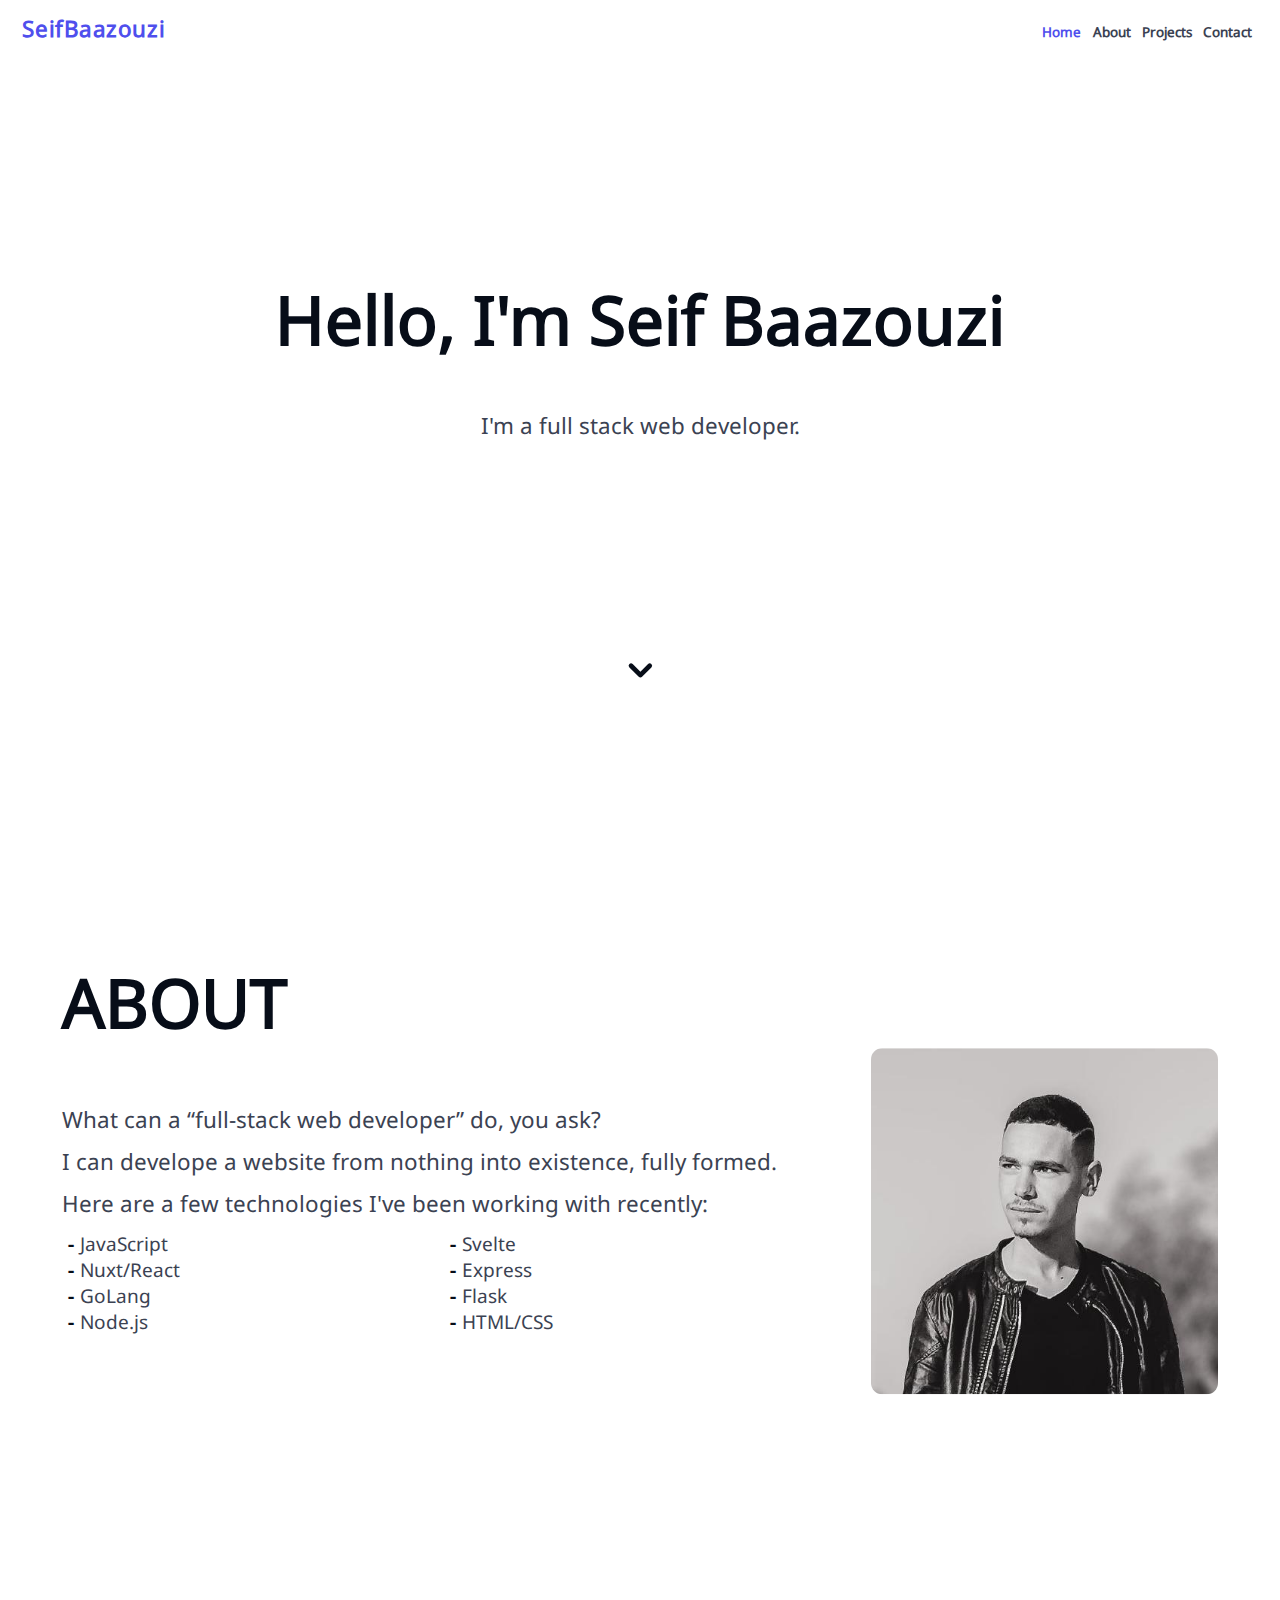
==== index.html @ f98d0e52 "responsive about section" ====
<!DOCTYPE html>
<html lang="en">
<head>
  <meta charset="UTF-8">
  <meta http-equiv="X-UA-Compatible" content="IE=edge">
  <meta name="viewport" content="width=device-width, initial-scale=1.0">
  <link rel="stylesheet" href="/css/style.css">
  <title>Document</title>
  <script src="/js/main.js" defer></script>
</head>
<body>
  <nav id="navbar">
    <a href="#" class="logo">SeifBaazouzi</a>

    <ul id="links">
      <li><a id="home-link" href="#" class="active">Home</a></li>
      <li><a id="about-link" href="#about">About</a></li>
      <li><a id="projects-link" href="#projects">Projects</a></li>
      <li><a id="contact-link" href="#contact">Contact</a></li>
    </ul>

    <div id="burger">
      <div></div>
      <div></div>
      <div></div>
    </div>
  </nav>

  <section id="home">
    <h1>Hello, I'm Seif Baazouzi</h1>
    <p>I'm a full stack web developer.</p>
    <a href="#about">
      <svg viewBox="0 0 24 24"><path d="M12 15a1 1 0 0 1-.707-.293l-4-4a1 1 0 1 1 1.414-1.414L12 12.586l3.293-3.293a1 1 0 0 1 1.414 1.414l-4 4A1 1 0 0 1 12 15z"/></svg>
    </a>
  </section>

  <section id="about">
    <h1>About</h1>
    <div class="content">
      <div>
        <p>What can a “full-stack web developer” do, you ask?</p>
        <p>I can develope a website from nothing into existence, fully formed.</p>
        <p>Here are a few technologies I've been working with recently:</p>
        <div class="technologies">
          <ul>
            <li>JavaScript</li>
            <li>Nuxt/React</li>
            <li>GoLang</li>
            <li>Node.js</li>
          </ul>
          <ul>
            <li>Svelte</li>
            <li>Express</li>
            <li>Flask</li>
            <li>HTML/CSS</li>
          </ul>
        </div>
      </div>
      <img src="/img/my-image.jpg" alt="Seif Baazouzi">
    </div>
  </section>
</body>
</html>
---- css/style.css ----
/* global styles */

@font-face {
  font-family: "NotoSans";
  src: url("/fonts/NotoSans.ttf");
}

*, *::before, *::after {
  margin: 0;
  padding: 0;
  box-sizing: border-box;
}

html {
  scroll-behavior: smooth;
}

body {
  --white: #fff;
  --black: #070d18;
  --blue: #4f4fed;
  --dark-blue: #3b4252;
  --light-blue: #eceff4;

  color: var(--black);
  background-color: var(--white);
  font-family: "NotoSans";
  overflow-x: hidden;
  overflow-y: auto;
}

input, button, select {
  border: none;
  outline: none;
}

a {
  cursor: pointer;
  text-decoration: none;
}

button {
  border-radius: .25em;
  padding: .25em 1.25em;
}

section {
  width: 100%;
  min-height: calc(100vh - 2.5rem);
  padding: 1rem;
}

/* font sizes */

@media screen and (min-width: 480px) {
  html { font-size: 1.1rem }
}

@media screen and (min-width: 768px) {
  html { font-size: 1.2rem }
}

@media screen and (min-width: 1024px) {
  html { font-size: 1.3rem }
}

@media screen and (min-width: 1200px) {
  html { font-size: 1.4rem }
}

/* navbar styles */

nav {
  width: 100%;
  height: 2.5rem;
  padding: 0 1rem;
  position: sticky;
  top: 0; left: 0;
  display: flex;
  align-items: center;
  justify-content: space-between;
  background-color: var(--white);
}

nav.active {
  box-shadow: 0 .025rem .025rem rgba(0, 0, 0, .25);
}

nav a {
  transition: color .3s ease-out;
}

nav .logo {
  font-size: 1rem;
  font-weight: bold;
  letter-spacing: .025em;
  color: var(--blue);
}

nav .logo:hover {
  color: var(--dark-blue);
}

nav ul {
  width: 100%;
  display: flex;
  align-items: center;
  justify-content: center;
  position: absolute;
  top: -10rem; left: 0;
  transition: top .3s ease-out;
  background-color: var(--white);
}

nav ul.open {
  top: 2.5rem;
}

nav ul li {
  list-style: none;
}

nav ul li a {
  font-size: .6rem;
  padding: .25rem;
  font-weight: bold;
  color: var(--dark-blue);
}

nav ul li a.active {
  color: var(--blue);
}

#burger {
  width: 1rem;
  cursor: pointer;
}

#burger div {
  width: 100%;
  height: .125rem;
  margin: .1rem 0;
  background-color: var(--black);
  transition: .3s;
}

#burger div:nth-child(1) {
  width: 60%;
  margin-left: auto;
}

#burger div:nth-child(2) {
  width: 80%;
  margin-left: auto;
}

#burger.open div:nth-child(1) {
  width: 100%;
  transform: rotate(45deg) translate(.25rem, .125rem);
}

#burger.open div:nth-child(2) {
  opacity: 0;
}

#burger.open div:nth-child(3) {
  transform: rotate(-45deg) translate(.25rem, -.125rem);
}

@media screen and (min-width: 520px) {
  nav ul {
    width: fit-content;
    position: relative;
    top: 0;
    background: none;
  }

  #burger {
    display: none;
  }
}

/* Home section */

#home {
  display: flex;
  align-items: center;
  justify-content: center;
  flex-direction: column;
}

#home h1 {
  font-size: 3rem;
  text-align: center;
  margin: 2rem 0;
}

#home p {
  font-size: 1rem;
  color: var(--dark-blue);
}

#home svg {
  width: 4.5rem;
  padding: 1rem;
  margin-top: 8rem;
  fill: var(--black);
  position: relative;
  animation: arrow-anim 2s ease-out infinite;
}

@keyframes arrow-anim {
  0% {
    opacity: 1;
    top: 0;
  }

  60% {
    opacity: .25;
    top: 1rem;
  }
}

/* about section */

#about {
  padding-top: 2.5rem;
}

#about h1 {
  font-size: 3rem;
  margin-bottom: 2rem;
  text-transform: uppercase;
}

#about p {
  font-size: 1rem;
  color: var(--dark-blue);
  margin: .5rem 0;
}

#about .technologies {
  display: flex;
  align-items: center;
  justify-content: center;
}

#about .technologies ul {
  width: 100%;
}

#about .technologies li {
  list-style: none;
  font-size: .85rem;
  color: var(--dark-blue);
}

#about .technologies li::before {
  content: "-";
  color: var(--black);
  font-weight: bold;
  padding: .25rem;
}

#about img {
  width: 100%;
  margin: 1rem 0;
  border-radius: .5rem;
  aspect-ratio: 1/ 1;
  object-fit: cover;
}


@media screen and (min-width: 768px) {
  #about {
    max-width: 1200px;
    margin: 0 auto;
  }

  #about .content {
    display: flex;
    align-items: flex-start;
  }

  #about .content > div {
    width: 100%;
  }

  #about .content img {
    width: 30%;
    margin: 0;
    margin-left: 2rem;
    transform: translateY(-2rem);
  }
}
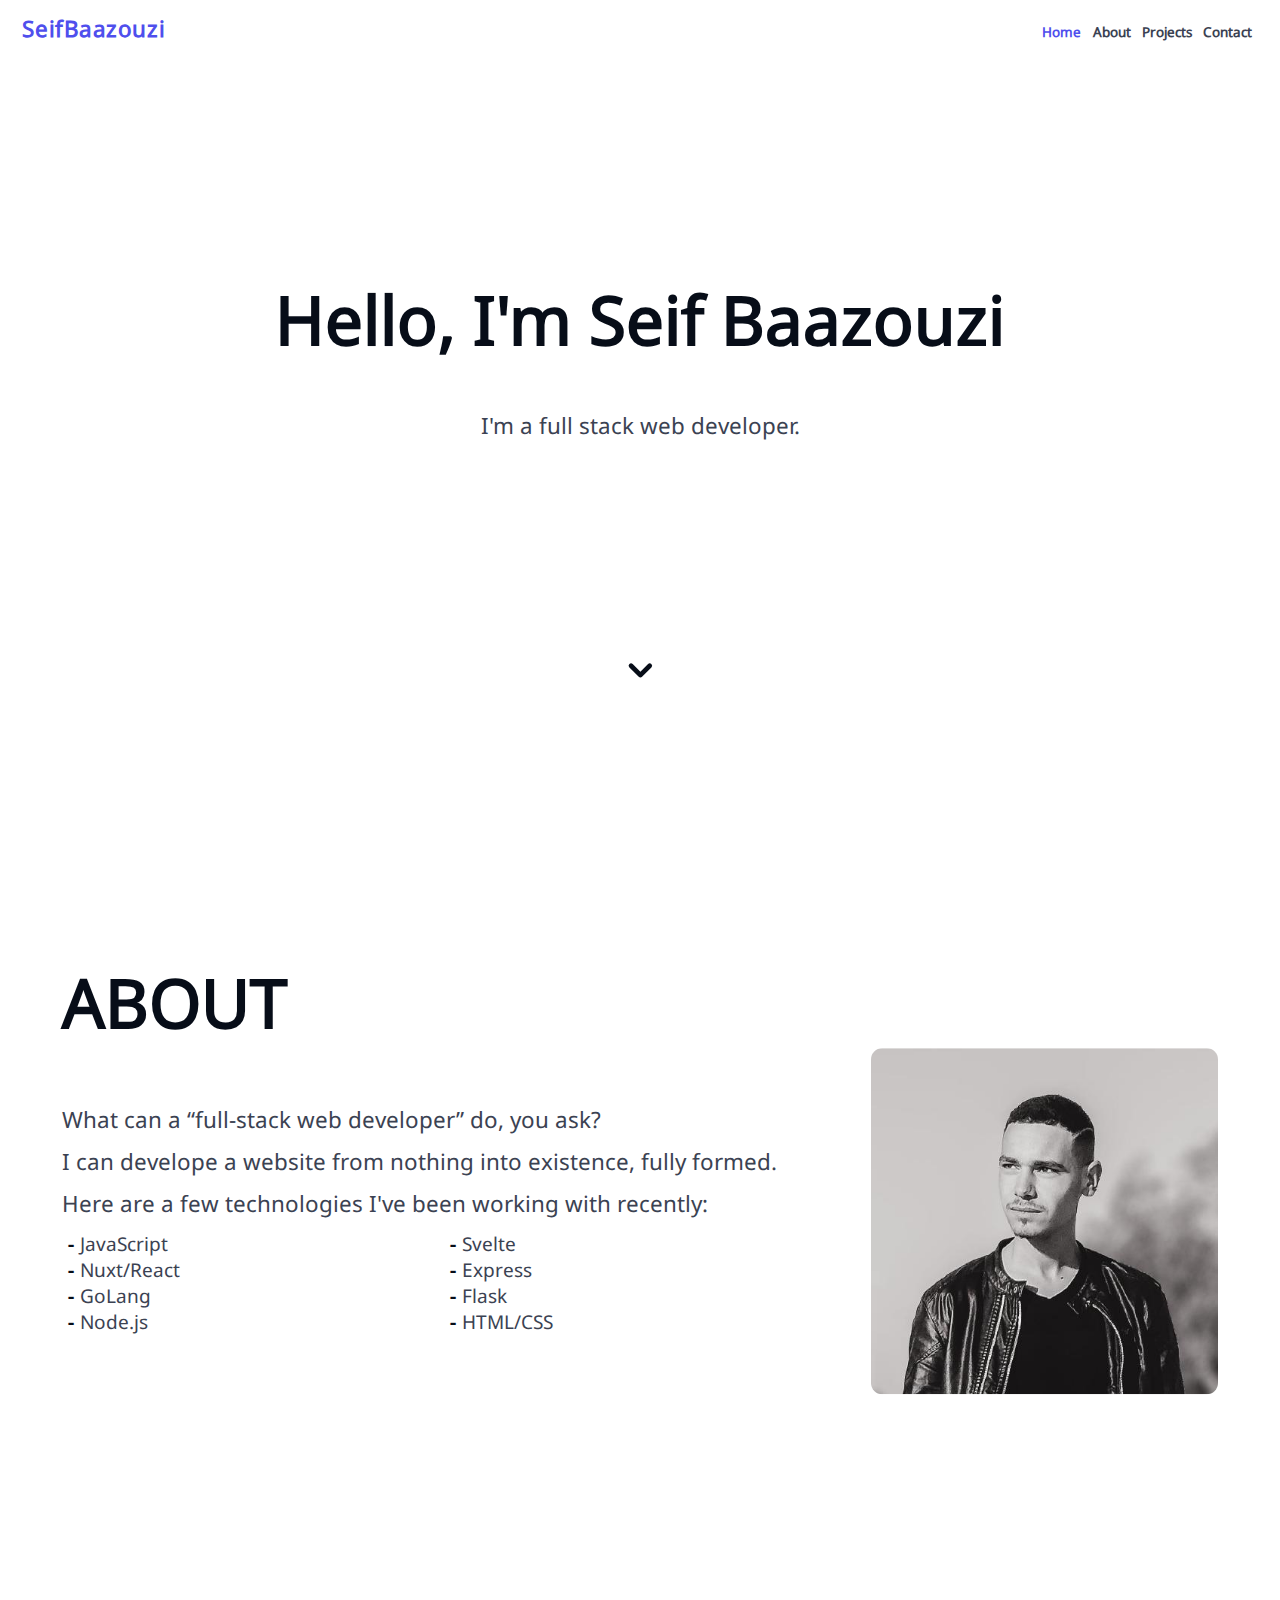
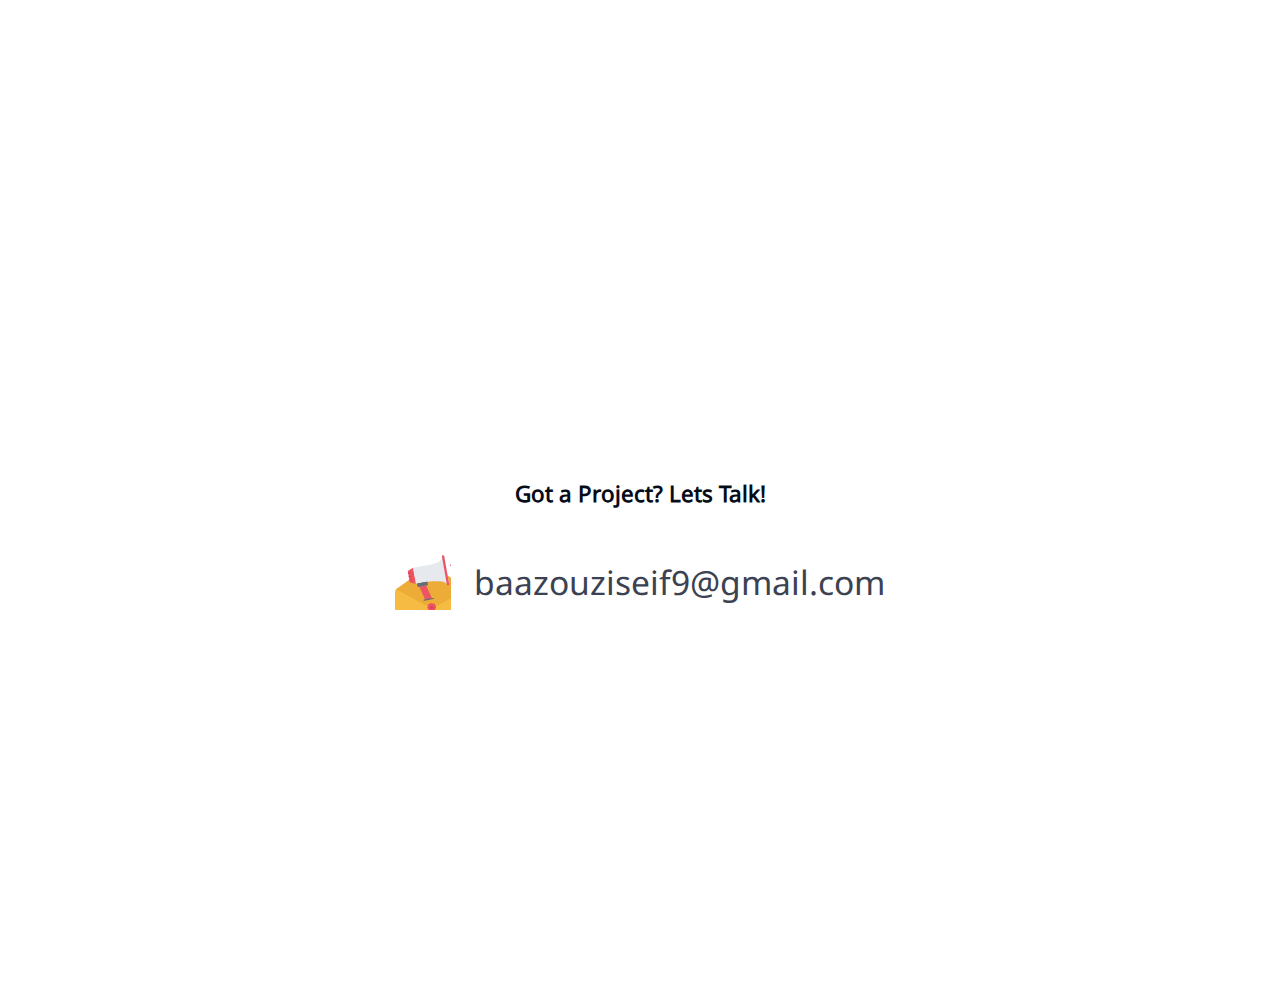
==== commit db3f99e9: "add contact section" ====
--- a/index.html
+++ b/index.html
@@ -59,5 +59,17 @@
       <img src="/img/my-image.jpg" alt="Seif Baazouzi">
     </div>
   </section>
+
+  <section id="contact">
+    <h1>Got a Project? Lets Talk!</h1>
+    <a href="mailto:baazouziseif9@gmail.com" class="email">
+      <svg viewbox="0 0 48 48">
+        <use href="#mail" />
+      </svg>
+      baazouziseif9@gmail.com
+    </a>
+  </section>
+
+  <svg style="display: none"><symbol id="mail"><path fill="#F6BB42" d="M63 59.75c0 2.2-1.8 4-4 4H4c-2.2 0-4-1.8-4-4V32.748c0-.949.336-1.824.895-2.512 0 0 4.858-1.488 6.108-1.488h48.994c1.25 0 6.108 1.488 6.108 1.488.559.688.895 1.563.895 2.512V59.75z"/><path fill="#EDAB37" d="M36.651 12.504v1.176H24.527C15.679 19.766 1.411 29.623.905 30.244L28.509 45.25h6.031l27.55-15c-.54-.666-16.833-11.856-25.439-17.746z"/><path fill="#FFCE54" d="M62.09 62.255 34.486 47.25h-6.031L.905 62.249c.736.907 1.843 1.501 3.095 1.501h55c1.249 0 2.354-.592 3.09-1.495z"/><circle fill="#ED5565" cx="31.484" cy="45.75" r="3.5"/><circle fill="#DA4453" cx="31.484" cy="45.75" r="1.5"/><path fill="#DA4453" d="M31.975 42.3c-.161-.023-.321-.05-.489-.05s-.329.026-.491.05c.026.252.231.45.49.45s.463-.198.49-.45zM31.485 49.251c.168 0 .328-.026.489-.05-.026-.252-.231-.45-.49-.45s-.464.198-.49.45c.162.024.323.05.491.05zM29.391 42.964c-.13.098-.263.191-.382.311-.118.119-.213.252-.312.383.196.16.481.154.665-.028s.188-.469.029-.666zM33.96 48.226c.119-.119.213-.25.311-.381a.494.494 0 0 0-.664.027.496.496 0 0 0-.029.666c.131-.099.263-.193.382-.312zM28.033 45.261c-.022.161-.051.321-.05.49 0 .167.027.328.05.49a.493.493 0 0 0 .45-.49.494.494 0 0 0-.45-.49zM34.985 45.751c-.001-.169-.027-.328-.051-.49a.492.492 0 0 0 0 .98c.024-.162.05-.322.051-.49zM28.697 47.845c.099.131.191.264.312.382.118.118.251.213.382.312a.495.495 0 0 0-.028-.665.497.497 0 0 0-.666-.029zM33.96 43.275c-.12-.118-.252-.212-.383-.311a.497.497 0 0 0 .029.664.492.492 0 0 0 .664.029c-.097-.131-.192-.261-.31-.382z"/><path fill="#ED5565" d="M50.261 14.134a.5.5 0 0 1-.086-.992l10.832-1.91a.5.5 0 0 1 .174.984l-10.832 1.91a.533.533 0 0 1-.088.008zM47.793 10.261a.498.498 0 0 1-.409-.786L53.693.463a.5.5 0 1 1 .818.574l-6.309 9.01a.496.496 0 0 1-.409.214zM58.277 24.928a.5.5 0 0 1-.287-.09l-9.01-6.311a.5.5 0 0 1 .574-.818l9.01 6.309a.5.5 0 0 1-.287.91z"/><path fill="#EDAB37" d="M36.984 59.249h-11a.5.5 0 0 1 0-1h11a.5.5 0 0 1 0 1z"/><g><path fill="#EDAB37" d="M40.984 57.249h-19a.5.5 0 0 1 0-1h19a.5.5 0 0 1 0 1z"/></g><g><path fill="#ED5565" d="m31.863 38.3-5.904 1.043-5.085-11.281 5.862-1.035zM15.162 24.946l-2.5-.519-1.74-9.85 4.578-2.83 2.432 13.779z"/><path fill="#E6E9ED" d="m43.78 10.907-1.575-8.956-1.971.35c1.052 5.913-14.883 7.706-14.883 7.706l-8.859 1.57-.992.17 2.432 13.779 9.85-1.729S43.707 22 44.409 25.94l1.969-.35-2.598-14.683z"/><path fill="#ED5565" d="M46.465 26.084a.502.502 0 0 1-.406.579l-.984.176a.501.501 0 0 1-.579-.406l-4.35-24.624a.504.504 0 0 1 .406-.58l.985-.174a.5.5 0 0 1 .58.404l4.348 24.625z"/><path fill="#DA4453" d="m13.16 15.708-1.977.344.173.986 1.975-.346a.497.497 0 0 0 .406-.576.493.493 0 0 0-.577-.408zM13.682 18.665l-1.977.346.173.984 1.975-.346a.498.498 0 0 0 .407-.576.495.495 0 0 0-.578-.408zM14.203 21.622l-1.977.345.174.987 1.975-.347a.5.5 0 0 0-.172-.985z"/><path fill="#656D78" d="M24.969 40.022a.499.499 0 0 1-.089-.99l7.88-1.395a.5.5 0 1 1 .171.984l-7.873 1.393a.383.383 0 0 1-.089.008zM28.215 26.257a.502.502 0 0 1-.406.58l-7.903 1.396a.502.502 0 0 1-.579-.406l-.35-1.979a.501.501 0 0 1 .405-.579l7.905-1.394a.503.503 0 0 1 .58.406l.348 1.976z"/><path fill="#656D78" d="m18.889 25.357 8.89-1.568.088.494-8.891 1.568z"/></g></symbol></svg>
 </body>
 </html>--- a/css/style.css
+++ b/css/style.css
@@ -293,3 +293,32 @@
     transform: translateY(-2rem);
   }
 }
+
+/* contact section */
+
+#contact {
+  display: flex;
+  align-items: center;
+  justify-content: center;
+  flex-direction: column;
+}
+
+#contact h1 {
+  font-size: 1rem;
+}
+
+#contact .email {
+  font-size: 1.5rem;
+  color: var(--dark-blue);
+  margin: 2rem 0;
+
+  display: flex;
+  align-items: center;
+  justify-content: center;
+}
+
+#contact .email svg {
+  width: 2.5rem;
+  height: 2.5rem;
+  margin-right: 1rem;
+}
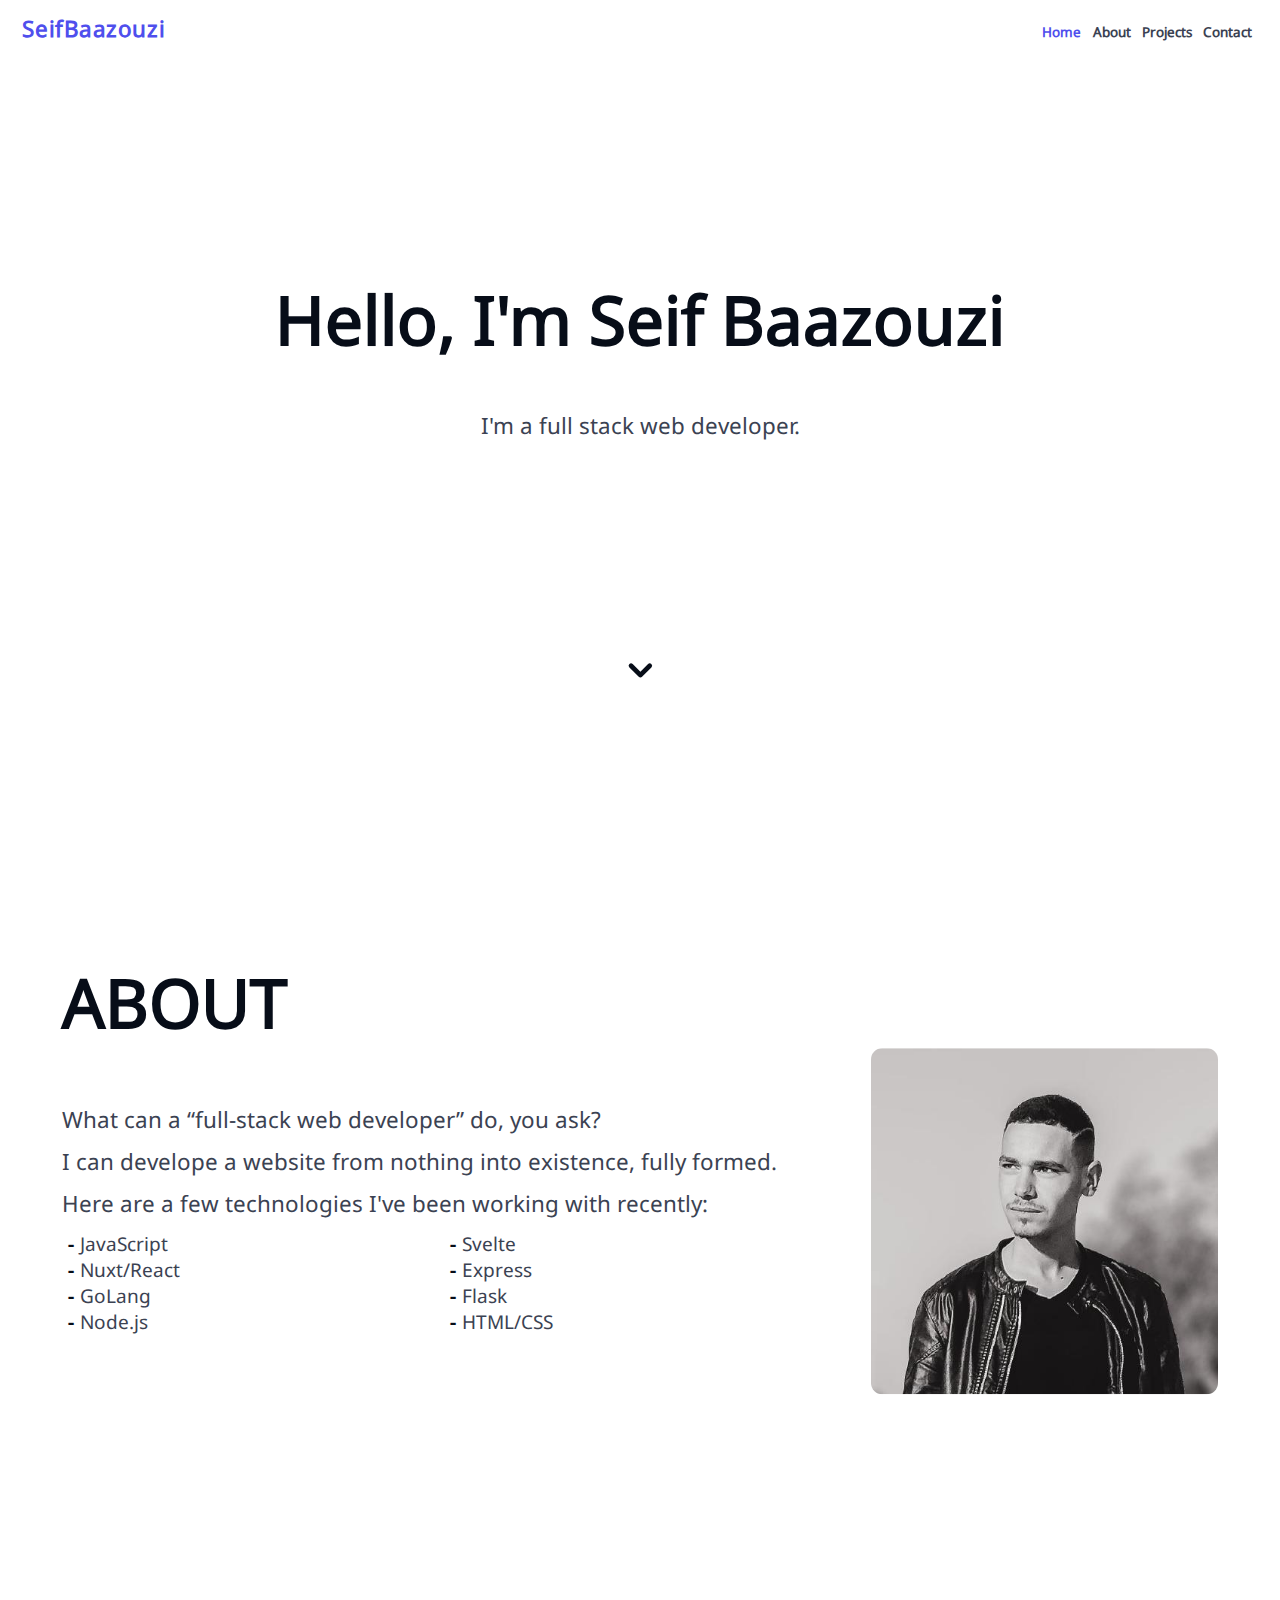
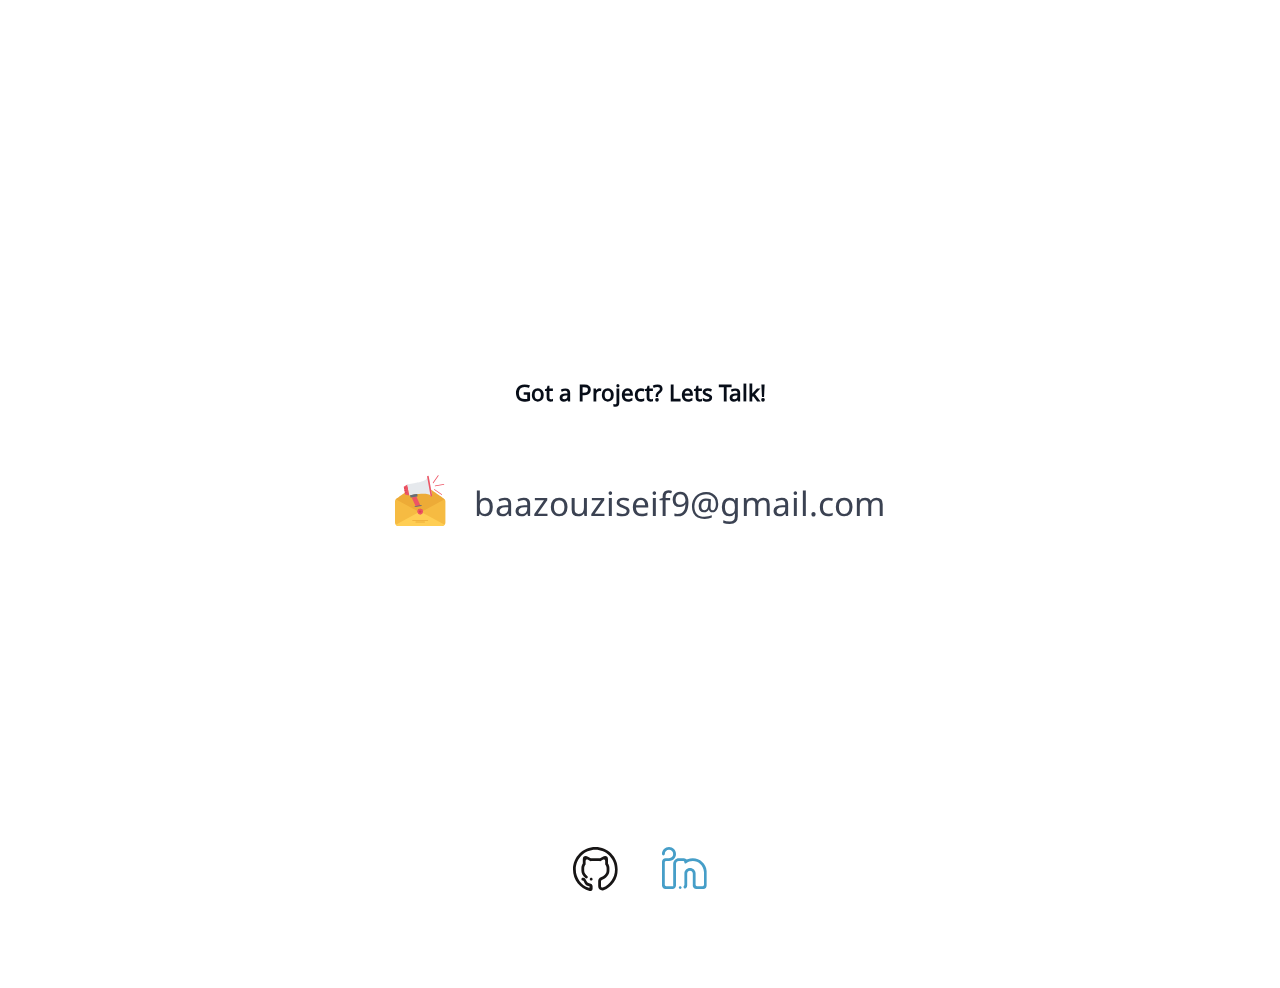
==== commit ae5fe260: "add github and linkedin links" ====
--- a/index.html
+++ b/index.html
@@ -63,13 +63,29 @@
   <section id="contact">
     <h1>Got a Project? Lets Talk!</h1>
     <a href="mailto:baazouziseif9@gmail.com" class="email">
-      <svg viewbox="0 0 48 48">
+      <svg viewbox="0 0 70 70">
         <use href="#mail" />
       </svg>
       baazouziseif9@gmail.com
     </a>
+    <div class="links">
+      <a href="https://github.com/seif-baazouzi/">
+        <svg width="2rem" height="2rem" viewbox="0 0 512 512">
+          <use href="#github" />
+        </svg>
+      </a>
+      <a href="linkedin.com/in/seif-baazouzi-5bb0491a1/">
+        <svg width="2rem" height="2rem" viewbox="0 0 512 512">
+          <use href="#linkedin" />
+        </svg>
+      </a>
+    </div>
   </section>
 
   <svg style="display: none"><symbol id="mail"><path fill="#F6BB42" d="M63 59.75c0 2.2-1.8 4-4 4H4c-2.2 0-4-1.8-4-4V32.748c0-.949.336-1.824.895-2.512 0 0 4.858-1.488 6.108-1.488h48.994c1.25 0 6.108 1.488 6.108 1.488.559.688.895 1.563.895 2.512V59.75z"/><path fill="#EDAB37" d="M36.651 12.504v1.176H24.527C15.679 19.766 1.411 29.623.905 30.244L28.509 45.25h6.031l27.55-15c-.54-.666-16.833-11.856-25.439-17.746z"/><path fill="#FFCE54" d="M62.09 62.255 34.486 47.25h-6.031L.905 62.249c.736.907 1.843 1.501 3.095 1.501h55c1.249 0 2.354-.592 3.09-1.495z"/><circle fill="#ED5565" cx="31.484" cy="45.75" r="3.5"/><circle fill="#DA4453" cx="31.484" cy="45.75" r="1.5"/><path fill="#DA4453" d="M31.975 42.3c-.161-.023-.321-.05-.489-.05s-.329.026-.491.05c.026.252.231.45.49.45s.463-.198.49-.45zM31.485 49.251c.168 0 .328-.026.489-.05-.026-.252-.231-.45-.49-.45s-.464.198-.49.45c.162.024.323.05.491.05zM29.391 42.964c-.13.098-.263.191-.382.311-.118.119-.213.252-.312.383.196.16.481.154.665-.028s.188-.469.029-.666zM33.96 48.226c.119-.119.213-.25.311-.381a.494.494 0 0 0-.664.027.496.496 0 0 0-.029.666c.131-.099.263-.193.382-.312zM28.033 45.261c-.022.161-.051.321-.05.49 0 .167.027.328.05.49a.493.493 0 0 0 .45-.49.494.494 0 0 0-.45-.49zM34.985 45.751c-.001-.169-.027-.328-.051-.49a.492.492 0 0 0 0 .98c.024-.162.05-.322.051-.49zM28.697 47.845c.099.131.191.264.312.382.118.118.251.213.382.312a.495.495 0 0 0-.028-.665.497.497 0 0 0-.666-.029zM33.96 43.275c-.12-.118-.252-.212-.383-.311a.497.497 0 0 0 .029.664.492.492 0 0 0 .664.029c-.097-.131-.192-.261-.31-.382z"/><path fill="#ED5565" d="M50.261 14.134a.5.5 0 0 1-.086-.992l10.832-1.91a.5.5 0 0 1 .174.984l-10.832 1.91a.533.533 0 0 1-.088.008zM47.793 10.261a.498.498 0 0 1-.409-.786L53.693.463a.5.5 0 1 1 .818.574l-6.309 9.01a.496.496 0 0 1-.409.214zM58.277 24.928a.5.5 0 0 1-.287-.09l-9.01-6.311a.5.5 0 0 1 .574-.818l9.01 6.309a.5.5 0 0 1-.287.91z"/><path fill="#EDAB37" d="M36.984 59.249h-11a.5.5 0 0 1 0-1h11a.5.5 0 0 1 0 1z"/><g><path fill="#EDAB37" d="M40.984 57.249h-19a.5.5 0 0 1 0-1h19a.5.5 0 0 1 0 1z"/></g><g><path fill="#ED5565" d="m31.863 38.3-5.904 1.043-5.085-11.281 5.862-1.035zM15.162 24.946l-2.5-.519-1.74-9.85 4.578-2.83 2.432 13.779z"/><path fill="#E6E9ED" d="m43.78 10.907-1.575-8.956-1.971.35c1.052 5.913-14.883 7.706-14.883 7.706l-8.859 1.57-.992.17 2.432 13.779 9.85-1.729S43.707 22 44.409 25.94l1.969-.35-2.598-14.683z"/><path fill="#ED5565" d="M46.465 26.084a.502.502 0 0 1-.406.579l-.984.176a.501.501 0 0 1-.579-.406l-4.35-24.624a.504.504 0 0 1 .406-.58l.985-.174a.5.5 0 0 1 .58.404l4.348 24.625z"/><path fill="#DA4453" d="m13.16 15.708-1.977.344.173.986 1.975-.346a.497.497 0 0 0 .406-.576.493.493 0 0 0-.577-.408zM13.682 18.665l-1.977.346.173.984 1.975-.346a.498.498 0 0 0 .407-.576.495.495 0 0 0-.578-.408zM14.203 21.622l-1.977.345.174.987 1.975-.347a.5.5 0 0 0-.172-.985z"/><path fill="#656D78" d="M24.969 40.022a.499.499 0 0 1-.089-.99l7.88-1.395a.5.5 0 1 1 .171.984l-7.873 1.393a.383.383 0 0 1-.089.008zM28.215 26.257a.502.502 0 0 1-.406.58l-7.903 1.396a.502.502 0 0 1-.579-.406l-.35-1.979a.501.501 0 0 1 .405-.579l7.905-1.394a.503.503 0 0 1 .58.406l.348 1.976z"/><path fill="#656D78" d="m18.889 25.357 8.89-1.568.088.494-8.891 1.568z"/></g></symbol></svg>
+  
+  <svg style="display: none"><symbol id="github"><path fill-rule="evenodd" clip-rule="evenodd" fill="#171515" d="M192 368.004c0-8.844 7.156-16 16-16s16 7.156 16 16-7.156 16-16 16-16-7.156-16-16zM349.328 494.16c-4.266 1.219-8.672 2.094-13.328 2.094-26.516 0-48-21.484-48-48v-58.188c0-20.094 12.898-37.156 30.797-43.438C353.164 335.082 384 306.082 384 272.004V240c0-15.164-6.188-29.285-16-41.367V162.5c0-17.668-14.328-23.719-32-13.496l-24.516 14.176C303.633 161.145 295.703 160 288 160h-64c-7.699 0-15.633 1.145-23.484 3.18L176 149.004c-17.668-10.223-32-4.172-32 13.496v36.133c-9.812 12.082-16 26.203-16 41.367v32.004c0 23.281 14.488 44.188 34.578 58.812l-.02.031c4.172 2.859 6.945 7.688 6.945 13.156 0 8.828-7.176 16-16 16-4.52 0-8.574-1.891-11.48-4.906C115.004 334.629 96 305.035 96 272.004V240c0-18.523 6.012-35.977 16-51.375v-47.633c0-35.336 28.645-47.438 64-26.996l27.461 15.887C210.309 128.719 217.172 128 224 128h64c6.828 0 13.688.719 20.539 1.883L336 113.996c35.359-20.441 64-8.34 64 26.996v47.633c9.984 15.398 16 32.852 16 51.375v32.004c0 47.609-39.25 88.141-85.531 104.359-.055.047-.109.172-.188.188-6.016 2.312-10.281 8.125-10.281 14.953v56.75c0 8.844 7.156 16 16 16 1.336 0 2.562-.375 3.797-.688C421.969 430.41 480 350.066 480 256c0-123.715-100.281-224-224-224C132.285 32 32 132.285 32 256c0 97.41 62.254 180.066 149.121 210.895.445.047.852.234 1.316.234 5.277 0 9.562-4.297 9.562-9.562 0-5.281-4.285-9.562-9.562-9.562-.113 0-.113-.094-.191-.141-53.16-1.422-53.219-63.859-70.246-63.859-8.844 0-16-7.156-16-16s7.156-16 16-16h7.988c32.02 0 27.445 64 72.012 64 17.668 0 32 14.328 32 32v28c0 15.453-12.527 28-28.004 28-1.688 0-3.277-.344-4.887-.656C81.203 474.613 0 374.926 0 256 0 114.617 114.617 0 256 0s256 114.617 256 256c0 108.41-67.492 200.848-162.672 238.16z"/></symbol></svg>
+
+  <svg style="display: none"><symbol id="linkedin"><path fill-rule="evenodd" clip-rule="evenodd" fill="#469EC8" d="M472 480h-79.991c-19.375 0-35.523-13.758-39.211-32.04-.273 0-.523.039-.797.039V303.205c0-17.242-14.328-31.196-31.999-31.196-17.672 0-32 13.954-32 31.196v136.81c0 9.758-3.648 18.547-9.438 25.508-3.18 4.813-8.609 7.985-14.805 7.985-9.812 0-17.758-7.946-17.758-17.759 0-5.188 2.258-9.812 5.828-13.062 2.586-2.852 4.18-6.547 4.18-10.673V301.713c0-34.079 28.648-61.713 63.992-61.713 35.343 0 64.007 27.634 64.007 61.713v107.426c0 1.148-.109 2.141-.18 3.195.055-.016.125-.016.18-.039v19.719c0 8.829 7.156 15.985 16 15.985H464c8.844 0 16-7.156 16-15.985V288.01c0-1.203-.141-2.352-.391-3.478-4.109-69.486-59.592-124.542-127.608-124.542-28.234 0-54.233 9.578-75.358 25.657-.078-.039-.164-.023-.328.102a12.409 12.409 0 0 1-7.812 2.75c-6.914 0-12.492-5.602-12.492-12.508 0-.859-.051-1.305-.141-1.43-.738-8.149-7.52-14.571-15.859-14.571h-48.007c-17.668 0-32.003 14.336-32.003 32.009v240.015c0 1.438.254 2.821.609 4.142a12.3 12.3 0 0 0-.609 3.859c0 22.086-17.902 39.985-40.004 39.985H40.003C17.922 480 0 462.101 0 440.015V167.99c0-22.086 17.922-39.985 40.003-39.985h40.004c26.496 0 47.988-21.493 47.988-48.01 0-26.516-21.492-48.009-47.988-48.009-26.512 0-48.003 21.493-48.003 48.009 0 8.844-7.156 16-16.004 16-8.824 0-16-7.156-16-16C0 35.806 35.824 0 80.007 0c44.187 0 79.992 35.806 79.992 79.995 0 4.055-.395 8-.984 11.899-.129.75-.199 1.523-.344 2.273-.699 3.891-1.648 7.719-2.906 11.391-.051.18-.141.344-.195.523a80.061 80.061 0 0 1-11.66 21.907c-14.586 19.391-37.746 32.001-63.902 32.001H48.003c-8.844 0-16 7.18-16 16v256.023c0 8.829 7.156 15.985 16 15.985h80.8a40.365 40.365 0 0 1-.809-7.984V191.999c0-35.345 28.668-63.994 64.007-63.994h56.007c9.883 0 18.867 3.641 25.836 9.617.086.055.172-.039.266.031a15.859 15.859 0 0 0 10.391 3.844c2.188 0 4.266-.43 6.148-1.227.57-.25.914-.211 1.242-.172 18.578-7.609 38.78-12.094 60.108-12.094 82.938 0 151.124 63.111 159.194 143.911a40.01 40.01 0 0 1 .805 8.094v160.006C512 462.101 494.102 480 472 480zm-263.994-32.001c8.824 0 16 7.172 16 16 0 8.845-7.175 16.001-16 16.001-8.844 0-16.004-7.156-16.004-16.001 0-8.828 7.161-16 16.004-16z"/></symbol></svg>
 </body>
 </html>--- a/css/style.css
+++ b/css/style.css
@@ -301,6 +301,7 @@
   align-items: center;
   justify-content: center;
   flex-direction: column;
+  position: relative;
 }
 
 #contact h1 {
@@ -310,7 +311,7 @@
 #contact .email {
   font-size: 1.5rem;
   color: var(--dark-blue);
-  margin: 2rem 0;
+  margin: 3rem 0 10rem;
 
   display: flex;
   align-items: center;
@@ -322,3 +323,22 @@
   height: 2.5rem;
   margin-right: 1rem;
 }
+
+#contact .links {
+  width: 100%;
+  display: flex;
+  align-items: center;
+  justify-content: center;
+  position: absolute;
+  bottom: 3rem; left: 0;
+}
+
+#contact .links a {
+  padding: 1rem;
+  border-radius: .5rem;
+  transition: background .3s ease-out;
+}
+
+#contact .links a:hover {
+  background-color: var(--light-blue);
+}
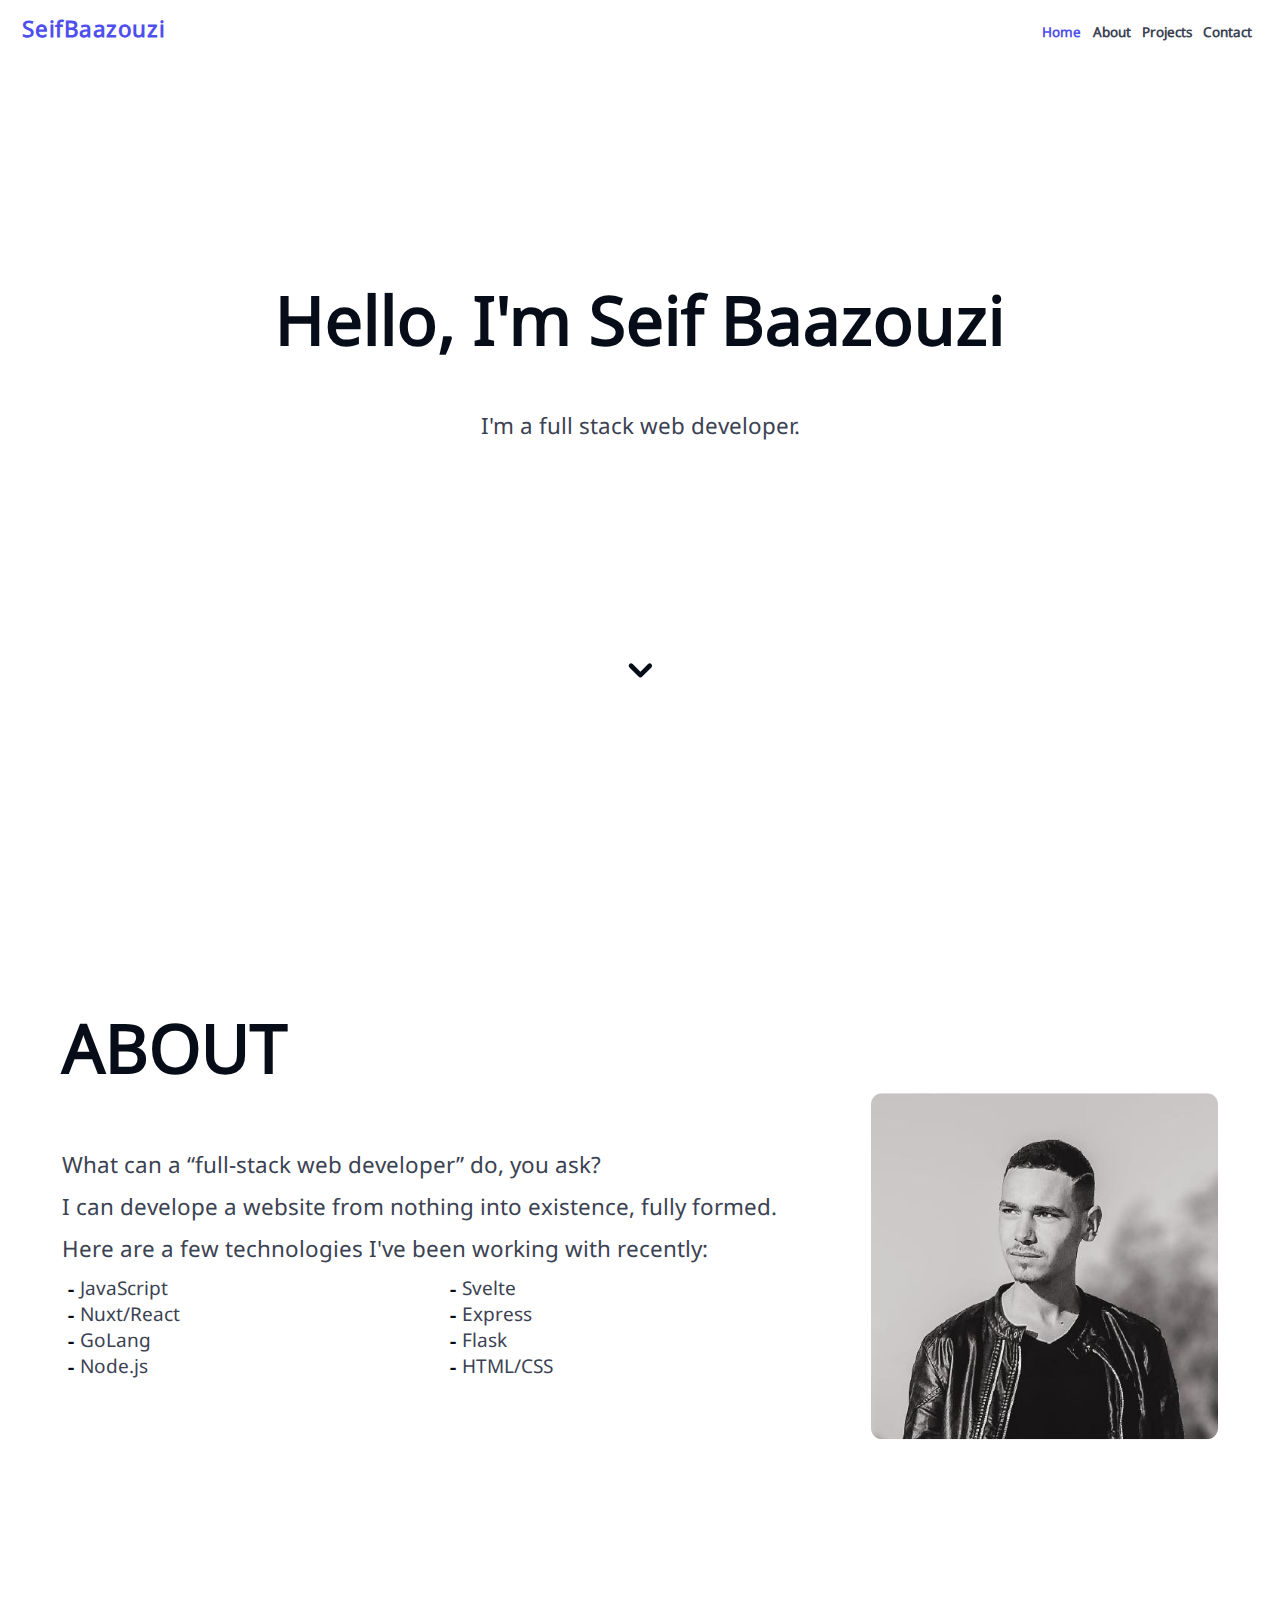
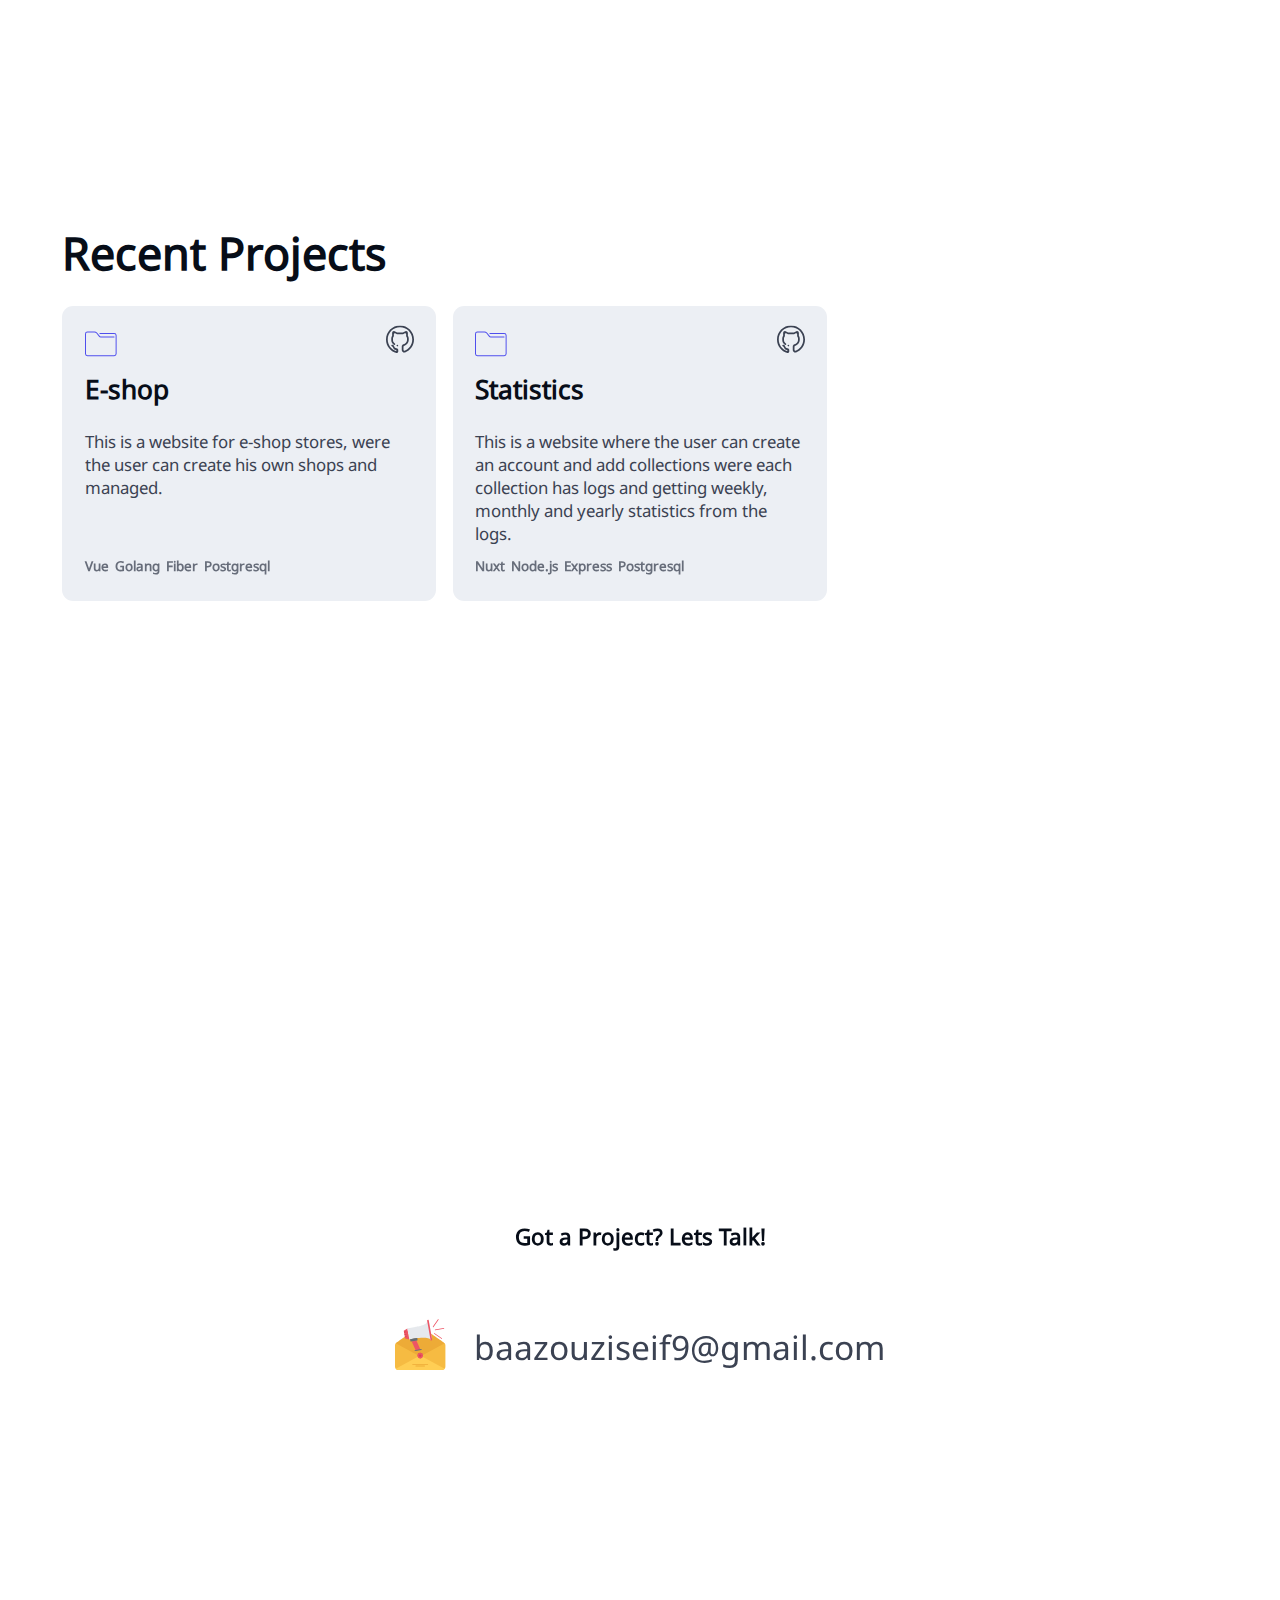
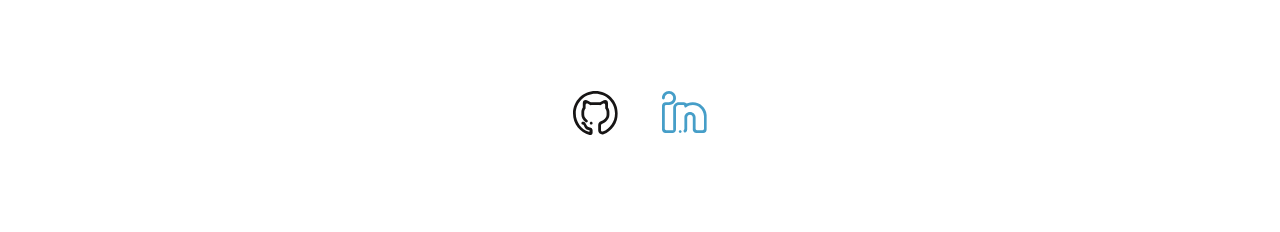
==== commit ea160ddc: "add projects section" ====
--- a/index.html
+++ b/index.html
@@ -60,6 +60,41 @@
     </div>
   </section>
 
+  <section id="projects">
+    <h1>Recent Projects</h1>
+    <div class="cards">
+      <div class="card">
+        <svg class="icon" viewbox="0 0 68 62"><use href="#project" /></svg>
+        <h3>E-shop</h3>
+        <p>This is a website for e-shop stores, were the user can create his own shops and managed.</p>
+        <div class="technologies">
+          <span>Vue</span>
+          <span>Golang</span>
+          <span>Fiber</span>
+          <span>Postgresql</span>
+        </div>
+        <a class="link" target="_blank" href="https://github.com/seif-baazouzi/eshop-webapp">
+          <svg height="2rem" viewbox="0 0 512 512"><use href="#github" /></svg>
+        </a>
+      </div>
+
+      <div class="card">
+        <svg class="icon" viewbox="0 0 68 62"><use href="#project" /></svg>
+        <h3>Statistics</h3>
+        <p>This is a website where the user can create an account and add collections were each collection has logs and getting weekly, monthly and yearly statistics from the logs.</p>
+        <div class="technologies">
+          <span>Nuxt</span>
+          <span>Node.js</span>
+          <span>Express</span>
+          <span>Postgresql</span>
+        </div>
+        <a class="link" target="_blank" href="https://github.com/seif-baazouzi/statistics-webapp">
+          <svg height="2rem" viewbox="0 0 512 512"><use href="#github" /></svg>
+        </a>
+      </div>
+    </div>
+  </section>
+
   <section id="contact">
     <h1>Got a Project? Lets Talk!</h1>
     <a href="mailto:baazouziseif9@gmail.com" class="email">
@@ -70,7 +105,7 @@
     </a>
     <div class="links">
       <a href="https://github.com/seif-baazouzi/">
-        <svg width="2rem" height="2rem" viewbox="0 0 512 512">
+        <svg width="2rem" height="2rem" fill="#171515" viewbox="0 0 512 512">
           <use href="#github" />
         </svg>
       </a>
@@ -84,8 +119,10 @@
 
   <svg style="display: none"><symbol id="mail"><path fill="#F6BB42" d="M63 59.75c0 2.2-1.8 4-4 4H4c-2.2 0-4-1.8-4-4V32.748c0-.949.336-1.824.895-2.512 0 0 4.858-1.488 6.108-1.488h48.994c1.25 0 6.108 1.488 6.108 1.488.559.688.895 1.563.895 2.512V59.75z"/><path fill="#EDAB37" d="M36.651 12.504v1.176H24.527C15.679 19.766 1.411 29.623.905 30.244L28.509 45.25h6.031l27.55-15c-.54-.666-16.833-11.856-25.439-17.746z"/><path fill="#FFCE54" d="M62.09 62.255 34.486 47.25h-6.031L.905 62.249c.736.907 1.843 1.501 3.095 1.501h55c1.249 0 2.354-.592 3.09-1.495z"/><circle fill="#ED5565" cx="31.484" cy="45.75" r="3.5"/><circle fill="#DA4453" cx="31.484" cy="45.75" r="1.5"/><path fill="#DA4453" d="M31.975 42.3c-.161-.023-.321-.05-.489-.05s-.329.026-.491.05c.026.252.231.45.49.45s.463-.198.49-.45zM31.485 49.251c.168 0 .328-.026.489-.05-.026-.252-.231-.45-.49-.45s-.464.198-.49.45c.162.024.323.05.491.05zM29.391 42.964c-.13.098-.263.191-.382.311-.118.119-.213.252-.312.383.196.16.481.154.665-.028s.188-.469.029-.666zM33.96 48.226c.119-.119.213-.25.311-.381a.494.494 0 0 0-.664.027.496.496 0 0 0-.029.666c.131-.099.263-.193.382-.312zM28.033 45.261c-.022.161-.051.321-.05.49 0 .167.027.328.05.49a.493.493 0 0 0 .45-.49.494.494 0 0 0-.45-.49zM34.985 45.751c-.001-.169-.027-.328-.051-.49a.492.492 0 0 0 0 .98c.024-.162.05-.322.051-.49zM28.697 47.845c.099.131.191.264.312.382.118.118.251.213.382.312a.495.495 0 0 0-.028-.665.497.497 0 0 0-.666-.029zM33.96 43.275c-.12-.118-.252-.212-.383-.311a.497.497 0 0 0 .029.664.492.492 0 0 0 .664.029c-.097-.131-.192-.261-.31-.382z"/><path fill="#ED5565" d="M50.261 14.134a.5.5 0 0 1-.086-.992l10.832-1.91a.5.5 0 0 1 .174.984l-10.832 1.91a.533.533 0 0 1-.088.008zM47.793 10.261a.498.498 0 0 1-.409-.786L53.693.463a.5.5 0 1 1 .818.574l-6.309 9.01a.496.496 0 0 1-.409.214zM58.277 24.928a.5.5 0 0 1-.287-.09l-9.01-6.311a.5.5 0 0 1 .574-.818l9.01 6.309a.5.5 0 0 1-.287.91z"/><path fill="#EDAB37" d="M36.984 59.249h-11a.5.5 0 0 1 0-1h11a.5.5 0 0 1 0 1z"/><g><path fill="#EDAB37" d="M40.984 57.249h-19a.5.5 0 0 1 0-1h19a.5.5 0 0 1 0 1z"/></g><g><path fill="#ED5565" d="m31.863 38.3-5.904 1.043-5.085-11.281 5.862-1.035zM15.162 24.946l-2.5-.519-1.74-9.85 4.578-2.83 2.432 13.779z"/><path fill="#E6E9ED" d="m43.78 10.907-1.575-8.956-1.971.35c1.052 5.913-14.883 7.706-14.883 7.706l-8.859 1.57-.992.17 2.432 13.779 9.85-1.729S43.707 22 44.409 25.94l1.969-.35-2.598-14.683z"/><path fill="#ED5565" d="M46.465 26.084a.502.502 0 0 1-.406.579l-.984.176a.501.501 0 0 1-.579-.406l-4.35-24.624a.504.504 0 0 1 .406-.58l.985-.174a.5.5 0 0 1 .58.404l4.348 24.625z"/><path fill="#DA4453" d="m13.16 15.708-1.977.344.173.986 1.975-.346a.497.497 0 0 0 .406-.576.493.493 0 0 0-.577-.408zM13.682 18.665l-1.977.346.173.984 1.975-.346a.498.498 0 0 0 .407-.576.495.495 0 0 0-.578-.408zM14.203 21.622l-1.977.345.174.987 1.975-.347a.5.5 0 0 0-.172-.985z"/><path fill="#656D78" d="M24.969 40.022a.499.499 0 0 1-.089-.99l7.88-1.395a.5.5 0 1 1 .171.984l-7.873 1.393a.383.383 0 0 1-.089.008zM28.215 26.257a.502.502 0 0 1-.406.58l-7.903 1.396a.502.502 0 0 1-.579-.406l-.35-1.979a.501.501 0 0 1 .405-.579l7.905-1.394a.503.503 0 0 1 .58.406l.348 1.976z"/><path fill="#656D78" d="m18.889 25.357 8.89-1.568.088.494-8.891 1.568z"/></g></symbol></svg>
   
-  <svg style="display: none"><symbol id="github"><path fill-rule="evenodd" clip-rule="evenodd" fill="#171515" d="M192 368.004c0-8.844 7.156-16 16-16s16 7.156 16 16-7.156 16-16 16-16-7.156-16-16zM349.328 494.16c-4.266 1.219-8.672 2.094-13.328 2.094-26.516 0-48-21.484-48-48v-58.188c0-20.094 12.898-37.156 30.797-43.438C353.164 335.082 384 306.082 384 272.004V240c0-15.164-6.188-29.285-16-41.367V162.5c0-17.668-14.328-23.719-32-13.496l-24.516 14.176C303.633 161.145 295.703 160 288 160h-64c-7.699 0-15.633 1.145-23.484 3.18L176 149.004c-17.668-10.223-32-4.172-32 13.496v36.133c-9.812 12.082-16 26.203-16 41.367v32.004c0 23.281 14.488 44.188 34.578 58.812l-.02.031c4.172 2.859 6.945 7.688 6.945 13.156 0 8.828-7.176 16-16 16-4.52 0-8.574-1.891-11.48-4.906C115.004 334.629 96 305.035 96 272.004V240c0-18.523 6.012-35.977 16-51.375v-47.633c0-35.336 28.645-47.438 64-26.996l27.461 15.887C210.309 128.719 217.172 128 224 128h64c6.828 0 13.688.719 20.539 1.883L336 113.996c35.359-20.441 64-8.34 64 26.996v47.633c9.984 15.398 16 32.852 16 51.375v32.004c0 47.609-39.25 88.141-85.531 104.359-.055.047-.109.172-.188.188-6.016 2.312-10.281 8.125-10.281 14.953v56.75c0 8.844 7.156 16 16 16 1.336 0 2.562-.375 3.797-.688C421.969 430.41 480 350.066 480 256c0-123.715-100.281-224-224-224C132.285 32 32 132.285 32 256c0 97.41 62.254 180.066 149.121 210.895.445.047.852.234 1.316.234 5.277 0 9.562-4.297 9.562-9.562 0-5.281-4.285-9.562-9.562-9.562-.113 0-.113-.094-.191-.141-53.16-1.422-53.219-63.859-70.246-63.859-8.844 0-16-7.156-16-16s7.156-16 16-16h7.988c32.02 0 27.445 64 72.012 64 17.668 0 32 14.328 32 32v28c0 15.453-12.527 28-28.004 28-1.688 0-3.277-.344-4.887-.656C81.203 474.613 0 374.926 0 256 0 114.617 114.617 0 256 0s256 114.617 256 256c0 108.41-67.492 200.848-162.672 238.16z"/></symbol></svg>
+  <svg style="display: none"><symbol id="github"><path fill-rule="evenodd" clip-rule="evenodd" d="M192 368.004c0-8.844 7.156-16 16-16s16 7.156 16 16-7.156 16-16 16-16-7.156-16-16zM349.328 494.16c-4.266 1.219-8.672 2.094-13.328 2.094-26.516 0-48-21.484-48-48v-58.188c0-20.094 12.898-37.156 30.797-43.438C353.164 335.082 384 306.082 384 272.004V240c0-15.164-6.188-29.285-16-41.367V162.5c0-17.668-14.328-23.719-32-13.496l-24.516 14.176C303.633 161.145 295.703 160 288 160h-64c-7.699 0-15.633 1.145-23.484 3.18L176 149.004c-17.668-10.223-32-4.172-32 13.496v36.133c-9.812 12.082-16 26.203-16 41.367v32.004c0 23.281 14.488 44.188 34.578 58.812l-.02.031c4.172 2.859 6.945 7.688 6.945 13.156 0 8.828-7.176 16-16 16-4.52 0-8.574-1.891-11.48-4.906C115.004 334.629 96 305.035 96 272.004V240c0-18.523 6.012-35.977 16-51.375v-47.633c0-35.336 28.645-47.438 64-26.996l27.461 15.887C210.309 128.719 217.172 128 224 128h64c6.828 0 13.688.719 20.539 1.883L336 113.996c35.359-20.441 64-8.34 64 26.996v47.633c9.984 15.398 16 32.852 16 51.375v32.004c0 47.609-39.25 88.141-85.531 104.359-.055.047-.109.172-.188.188-6.016 2.312-10.281 8.125-10.281 14.953v56.75c0 8.844 7.156 16 16 16 1.336 0 2.562-.375 3.797-.688C421.969 430.41 480 350.066 480 256c0-123.715-100.281-224-224-224C132.285 32 32 132.285 32 256c0 97.41 62.254 180.066 149.121 210.895.445.047.852.234 1.316.234 5.277 0 9.562-4.297 9.562-9.562 0-5.281-4.285-9.562-9.562-9.562-.113 0-.113-.094-.191-.141-53.16-1.422-53.219-63.859-70.246-63.859-8.844 0-16-7.156-16-16s7.156-16 16-16h7.988c32.02 0 27.445 64 72.012 64 17.668 0 32 14.328 32 32v28c0 15.453-12.527 28-28.004 28-1.688 0-3.277-.344-4.887-.656C81.203 474.613 0 374.926 0 256 0 114.617 114.617 0 256 0s256 114.617 256 256c0 108.41-67.492 200.848-162.672 238.16z"/></symbol></svg>
 
   <svg style="display: none"><symbol id="linkedin"><path fill-rule="evenodd" clip-rule="evenodd" fill="#469EC8" d="M472 480h-79.991c-19.375 0-35.523-13.758-39.211-32.04-.273 0-.523.039-.797.039V303.205c0-17.242-14.328-31.196-31.999-31.196-17.672 0-32 13.954-32 31.196v136.81c0 9.758-3.648 18.547-9.438 25.508-3.18 4.813-8.609 7.985-14.805 7.985-9.812 0-17.758-7.946-17.758-17.759 0-5.188 2.258-9.812 5.828-13.062 2.586-2.852 4.18-6.547 4.18-10.673V301.713c0-34.079 28.648-61.713 63.992-61.713 35.343 0 64.007 27.634 64.007 61.713v107.426c0 1.148-.109 2.141-.18 3.195.055-.016.125-.016.18-.039v19.719c0 8.829 7.156 15.985 16 15.985H464c8.844 0 16-7.156 16-15.985V288.01c0-1.203-.141-2.352-.391-3.478-4.109-69.486-59.592-124.542-127.608-124.542-28.234 0-54.233 9.578-75.358 25.657-.078-.039-.164-.023-.328.102a12.409 12.409 0 0 1-7.812 2.75c-6.914 0-12.492-5.602-12.492-12.508 0-.859-.051-1.305-.141-1.43-.738-8.149-7.52-14.571-15.859-14.571h-48.007c-17.668 0-32.003 14.336-32.003 32.009v240.015c0 1.438.254 2.821.609 4.142a12.3 12.3 0 0 0-.609 3.859c0 22.086-17.902 39.985-40.004 39.985H40.003C17.922 480 0 462.101 0 440.015V167.99c0-22.086 17.922-39.985 40.003-39.985h40.004c26.496 0 47.988-21.493 47.988-48.01 0-26.516-21.492-48.009-47.988-48.009-26.512 0-48.003 21.493-48.003 48.009 0 8.844-7.156 16-16.004 16-8.824 0-16-7.156-16-16C0 35.806 35.824 0 80.007 0c44.187 0 79.992 35.806 79.992 79.995 0 4.055-.395 8-.984 11.899-.129.75-.199 1.523-.344 2.273-.699 3.891-1.648 7.719-2.906 11.391-.051.18-.141.344-.195.523a80.061 80.061 0 0 1-11.66 21.907c-14.586 19.391-37.746 32.001-63.902 32.001H48.003c-8.844 0-16 7.18-16 16v256.023c0 8.829 7.156 15.985 16 15.985h80.8a40.365 40.365 0 0 1-.809-7.984V191.999c0-35.345 28.668-63.994 64.007-63.994h56.007c9.883 0 18.867 3.641 25.836 9.617.086.055.172-.039.266.031a15.859 15.859 0 0 0 10.391 3.844c2.188 0 4.266-.43 6.148-1.227.57-.25.914-.211 1.242-.172 18.578-7.609 38.78-12.094 60.108-12.094 82.938 0 151.124 63.111 159.194 143.911a40.01 40.01 0 0 1 .805 8.094v160.006C512 462.101 494.102 480 472 480zm-263.994-32.001c8.824 0 16 7.172 16 16 0 8.845-7.175 16.001-16 16.001-8.844 0-16.004-7.156-16.004-16.001 0-8.828 7.161-16 16.004-16z"/></symbol></svg>
+
+  <svg style="display: none"><symbol id="project"><path d="M64 15v37a5.006 5.006 0 0 1-5 5H5a5.006 5.006 0 0 1-5-5V12a5.006 5.006 0 0 1 5-5h14.116a6.966 6.966 0 0 1 5.466 2.627l5 6.247A2.983 2.983 0 0 0 31.922 17H59a1 1 0 0 1 0 2H31.922a4.979 4.979 0 0 1-3.9-1.876l-5-6.247A4.976 4.976 0 0 0 19.116 9H5a3 3 0 0 0-3 3v40a3 3 0 0 0 3 3h54a3 3 0 0 0 3-3V15a3 3 0 0 0-3-3H30a1 1 0 0 1 0-2h29a5.006 5.006 0 0 1 5 5z"/></symbol></svg>
 </body>
 </html>--- a/css/style.css
+++ b/css/style.css
@@ -229,7 +229,7 @@
 
 #about h1 {
   font-size: 3rem;
-  margin-bottom: 2rem;
+  margin: 2rem 0;
   text-transform: uppercase;
 }
 
@@ -294,6 +294,80 @@
   }
 }
 
+/* projects section */
+
+#projects {
+  max-width: 1200px;
+  margin: 0 auto;
+  padding-top: 2.5rem;
+}
+
+#projects h1 {
+  margin: 1rem 0;
+}
+
+#projects .cards {
+  display: grid;
+  gap: .75rem;
+  grid-template-columns: 1fr;
+}
+
+@media screen and (min-width: 520px) {
+  #projects .cards { grid-template-columns: 1fr 1fr } 
+}
+
+@media screen and (min-width: 968px) {
+  #projects .cards { grid-template-columns: 1fr 1fr 1fr } 
+}
+
+#projects .card {
+  padding: 1rem 1rem 2.5rem 1rem;
+  position: relative;
+  border-radius: .5rem;
+  background-color: var(--light-blue);
+}
+
+#projects .card .icon {
+  width: 1.5rem;
+  margin-bottom: .25rem;
+  fill: var(--blue);
+}
+
+#projects .card p {
+  margin-top: 1rem;
+  font-size: .75rem;
+  color: var(--dark-blue);
+}
+
+#projects .card .technologies {
+  width: 100%;
+  position: absolute;
+  bottom: 1rem;
+}
+
+#projects .card .technologies span {
+  opacity: .75;
+  font-size: .6rem;
+  font-weight: bold;
+  color: var(--dark-blue);
+}
+
+#projects .card .link {
+  position: absolute;
+  top: .5rem; right: 1rem;
+}
+
+#projects .card .link svg {
+  width: 1.25rem;
+  fill: var(--dark-blue);
+  transition: fill .3s ease-out;
+}
+
+#projects .card .link svg:hover {
+  fill: var(--blue);
+}
+
+
 /* contact section */
 
 #contact {
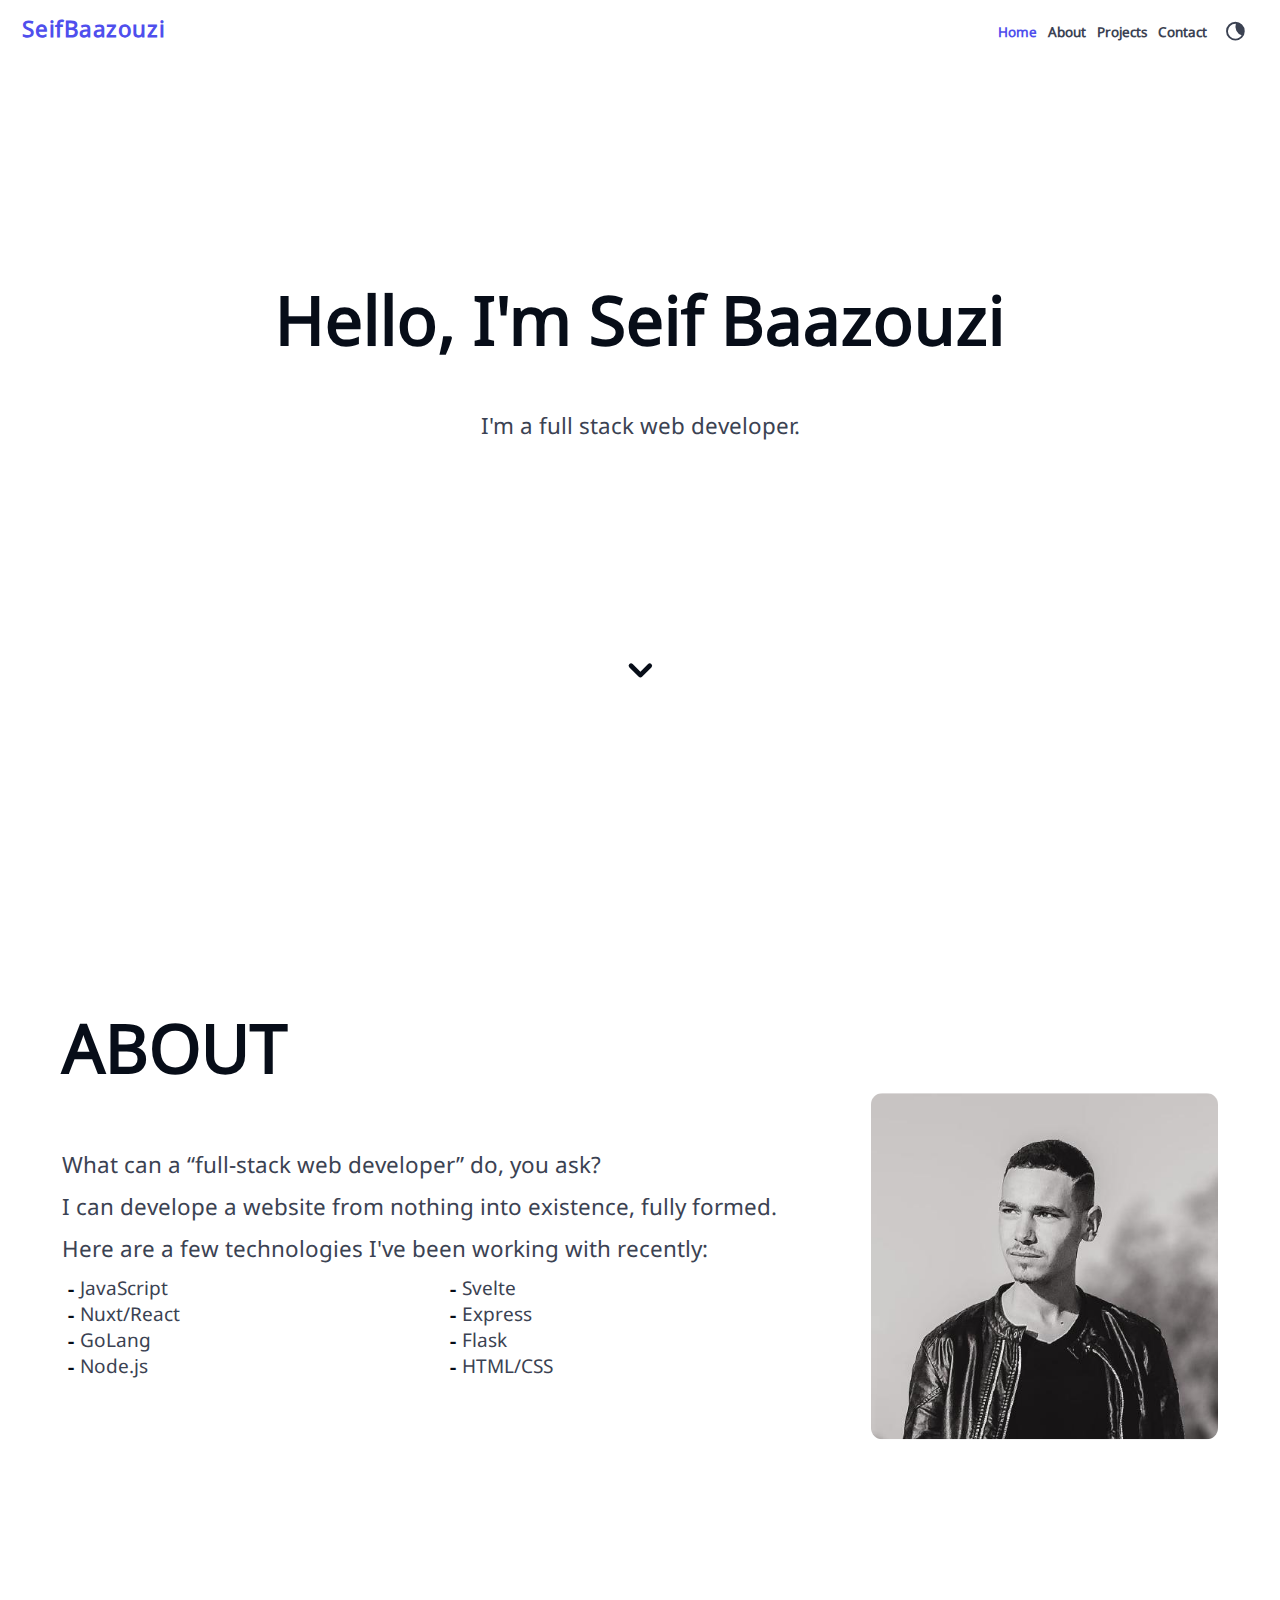
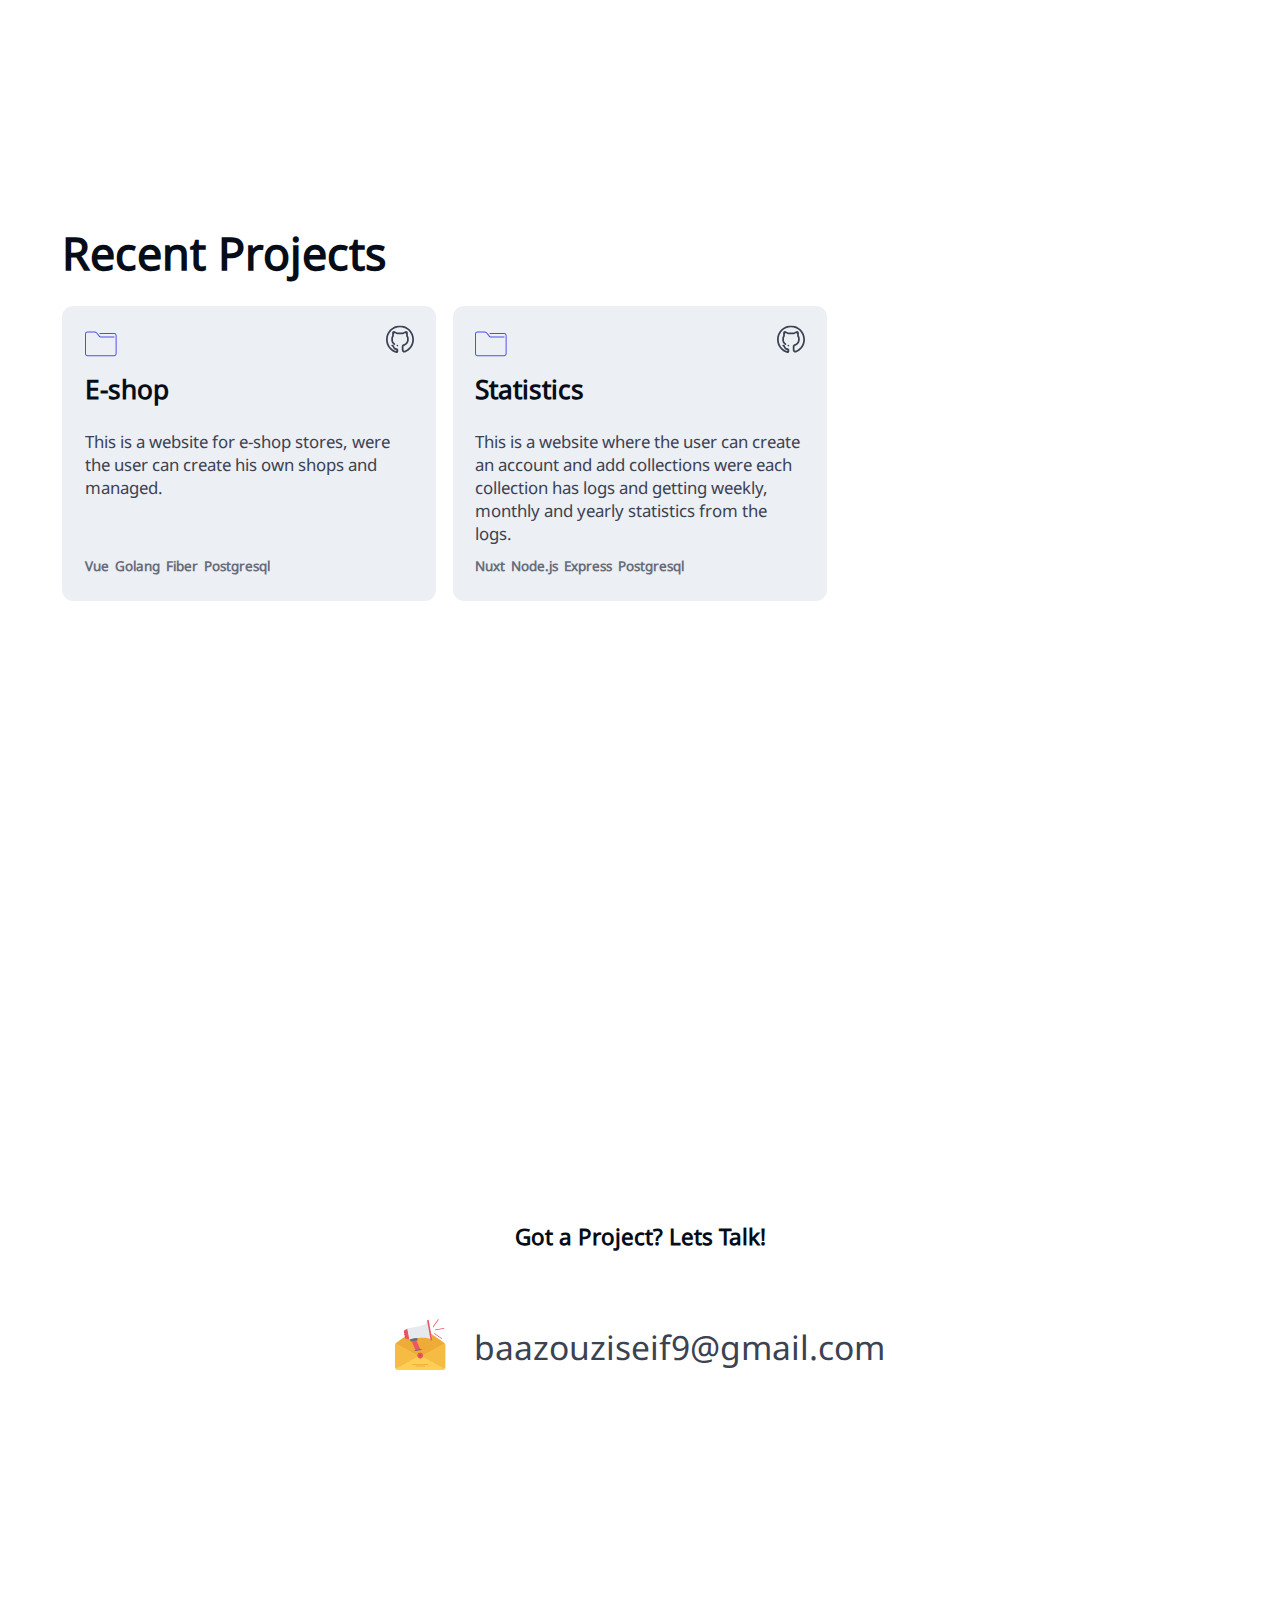
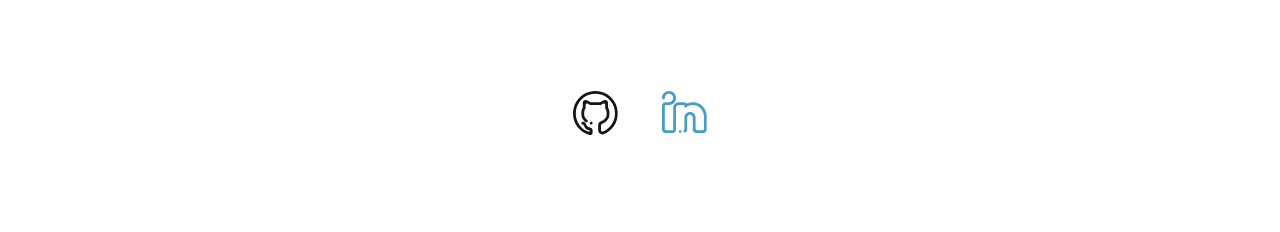
==== commit 52f553d7: "add dark mode" ====
--- a/index.html
+++ b/index.html
@@ -12,17 +12,21 @@
   <nav id="navbar">
     <a href="#" class="logo">SeifBaazouzi</a>
 
-    <ul id="links">
-      <li><a id="home-link" href="#" class="active">Home</a></li>
-      <li><a id="about-link" href="#about">About</a></li>
-      <li><a id="projects-link" href="#projects">Projects</a></li>
-      <li><a id="contact-link" href="#contact">Contact</a></li>
-    </ul>
+    <div class="left-side">
+      <ul id="links">
+        <li><a id="home-link" href="#" class="active">Home</a></li>
+        <li><a id="about-link" href="#about">About</a></li>
+        <li><a id="projects-link" href="#projects">Projects</a></li>
+        <li><a id="contact-link" href="#contact">Contact</a></li>
+      </ul>
+      
+      <svg id="dark-mode-switcher" viewbox="0 0 24 24"><use href="#moon" /></svg>
 
-    <div id="burger">
-      <div></div>
-      <div></div>
-      <div></div>
+      <div id="burger">
+        <div></div>
+        <div></div>
+        <div></div>
+      </div>
     </div>
   </nav>
 
@@ -124,5 +128,7 @@
   <svg style="display: none"><symbol id="linkedin"><path fill-rule="evenodd" clip-rule="evenodd" fill="#469EC8" d="M472 480h-79.991c-19.375 0-35.523-13.758-39.211-32.04-.273 0-.523.039-.797.039V303.205c0-17.242-14.328-31.196-31.999-31.196-17.672 0-32 13.954-32 31.196v136.81c0 9.758-3.648 18.547-9.438 25.508-3.18 4.813-8.609 7.985-14.805 7.985-9.812 0-17.758-7.946-17.758-17.759 0-5.188 2.258-9.812 5.828-13.062 2.586-2.852 4.18-6.547 4.18-10.673V301.713c0-34.079 28.648-61.713 63.992-61.713 35.343 0 64.007 27.634 64.007 61.713v107.426c0 1.148-.109 2.141-.18 3.195.055-.016.125-.016.18-.039v19.719c0 8.829 7.156 15.985 16 15.985H464c8.844 0 16-7.156 16-15.985V288.01c0-1.203-.141-2.352-.391-3.478-4.109-69.486-59.592-124.542-127.608-124.542-28.234 0-54.233 9.578-75.358 25.657-.078-.039-.164-.023-.328.102a12.409 12.409 0 0 1-7.812 2.75c-6.914 0-12.492-5.602-12.492-12.508 0-.859-.051-1.305-.141-1.43-.738-8.149-7.52-14.571-15.859-14.571h-48.007c-17.668 0-32.003 14.336-32.003 32.009v240.015c0 1.438.254 2.821.609 4.142a12.3 12.3 0 0 0-.609 3.859c0 22.086-17.902 39.985-40.004 39.985H40.003C17.922 480 0 462.101 0 440.015V167.99c0-22.086 17.922-39.985 40.003-39.985h40.004c26.496 0 47.988-21.493 47.988-48.01 0-26.516-21.492-48.009-47.988-48.009-26.512 0-48.003 21.493-48.003 48.009 0 8.844-7.156 16-16.004 16-8.824 0-16-7.156-16-16C0 35.806 35.824 0 80.007 0c44.187 0 79.992 35.806 79.992 79.995 0 4.055-.395 8-.984 11.899-.129.75-.199 1.523-.344 2.273-.699 3.891-1.648 7.719-2.906 11.391-.051.18-.141.344-.195.523a80.061 80.061 0 0 1-11.66 21.907c-14.586 19.391-37.746 32.001-63.902 32.001H48.003c-8.844 0-16 7.18-16 16v256.023c0 8.829 7.156 15.985 16 15.985h80.8a40.365 40.365 0 0 1-.809-7.984V191.999c0-35.345 28.668-63.994 64.007-63.994h56.007c9.883 0 18.867 3.641 25.836 9.617.086.055.172-.039.266.031a15.859 15.859 0 0 0 10.391 3.844c2.188 0 4.266-.43 6.148-1.227.57-.25.914-.211 1.242-.172 18.578-7.609 38.78-12.094 60.108-12.094 82.938 0 151.124 63.111 159.194 143.911a40.01 40.01 0 0 1 .805 8.094v160.006C512 462.101 494.102 480 472 480zm-263.994-32.001c8.824 0 16 7.172 16 16 0 8.845-7.175 16.001-16 16.001-8.844 0-16.004-7.156-16.004-16.001 0-8.828 7.161-16 16.004-16z"/></symbol></svg>
 
   <svg style="display: none"><symbol id="project"><path d="M64 15v37a5.006 5.006 0 0 1-5 5H5a5.006 5.006 0 0 1-5-5V12a5.006 5.006 0 0 1 5-5h14.116a6.966 6.966 0 0 1 5.466 2.627l5 6.247A2.983 2.983 0 0 0 31.922 17H59a1 1 0 0 1 0 2H31.922a4.979 4.979 0 0 1-3.9-1.876l-5-6.247A4.976 4.976 0 0 0 19.116 9H5a3 3 0 0 0-3 3v40a3 3 0 0 0 3 3h54a3 3 0 0 0 3-3V15a3 3 0 0 0-3-3H30a1 1 0 0 1 0-2h29a5.006 5.006 0 0 1 5 5z"/></symbol></svg>
+
+  <svg style="display: none"><symbol id="moon"><path d="M12,2A10,10,0,1,0,22,12,10,10,0,0,0,12,2Zm0,18A8,8,0,0,1,12,4c.16,0,.316.015.473.024a9.908,9.908,0,0,0,6.194,12.388A8,8,0,0,1,12,20Z"/></symbol></svg>
 </body>
 </html>--- a/css/style.css
+++ b/css/style.css
@@ -27,6 +27,15 @@
   font-family: "NotoSans";
   overflow-x: hidden;
   overflow-y: auto;
+  transition: all .1s ease-out;
+}
+
+body.dark {
+  --white: #2E3440;
+  --black: #fff;
+  --blue: #5E81AC;
+  --dark-blue: #eceff4;
+  --light-blue: #3b4252;
 }
 
 input, button, select {
@@ -80,6 +89,7 @@
   align-items: center;
   justify-content: space-between;
   background-color: var(--white);
+  z-index: 10;
 }
 
 nav.active {
@@ -101,6 +111,18 @@
   color: var(--dark-blue);
 }
 
+nav .left-side {
+  display: flex;
+  align-items: center;
+}
+
+nav #dark-mode-switcher {
+  width: 2rem;
+  padding: .5rem;
+  fill: var(--dark-blue);
+  cursor: pointer;
+}
+
 nav ul {
   width: 100%;
   display: flex;
@@ -168,6 +190,10 @@
 }
 
 @media screen and (min-width: 520px) {
+  nav #dark-mode-switcher {
+    transform: translateY(.125rem);
+  }
+
   nav ul {
     width: fit-content;
     position: relative;
@@ -325,6 +351,11 @@
   position: relative;
   border-radius: .5rem;
   background-color: var(--light-blue);
+  transition: all .3s ease-out;
+}
+
+#projects .card:hover {
+  transform: translateY(-0.5rem);
 }
 
 #projects .card .icon {
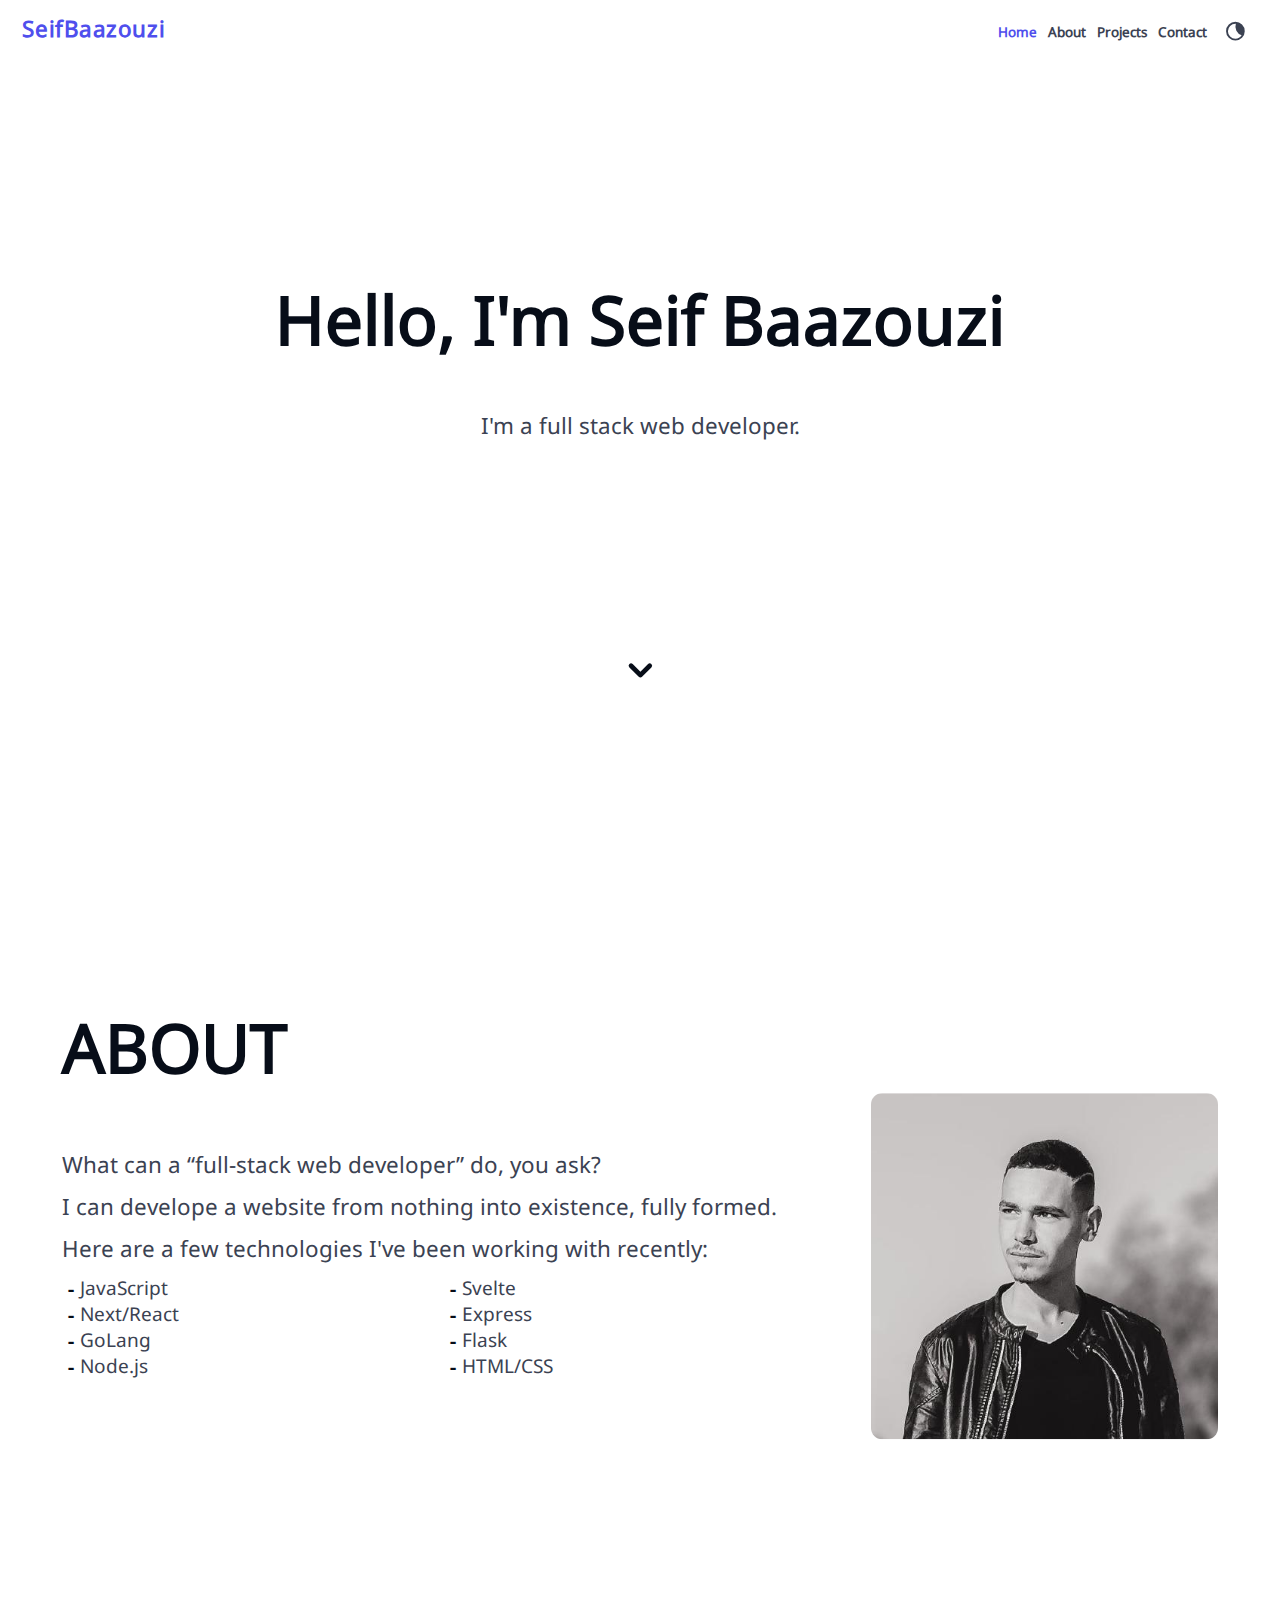
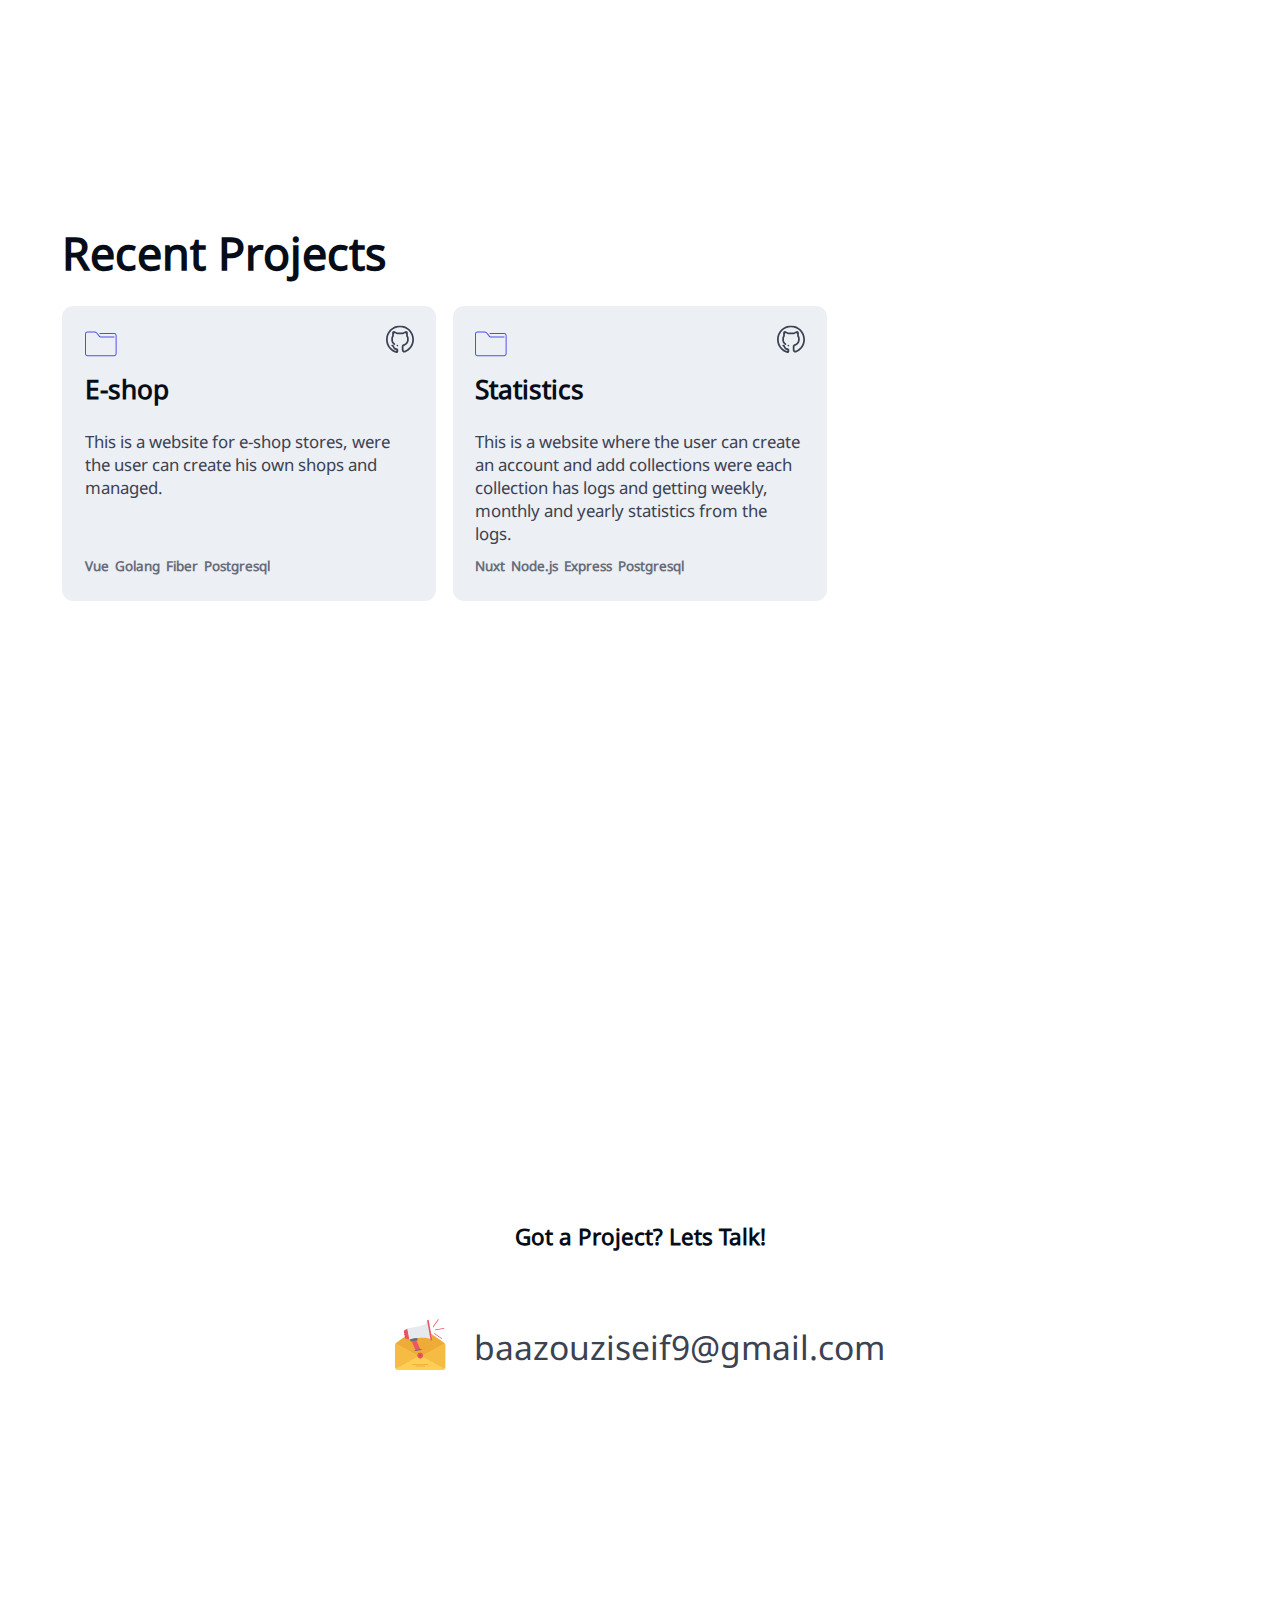
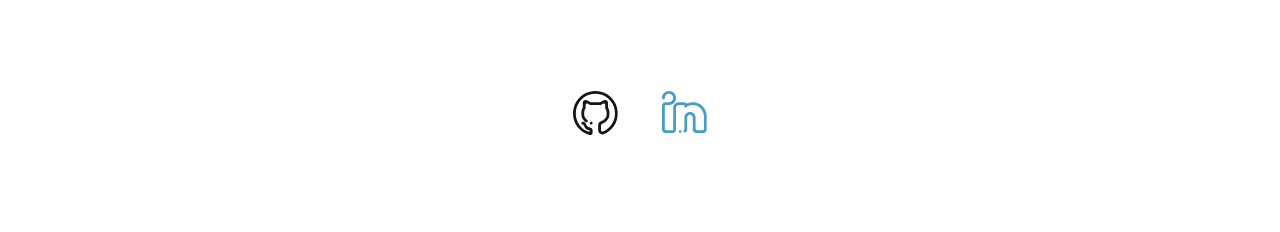
==== commit 92f409d7: "improve seo" ====
--- a/index.html
+++ b/index.html
@@ -4,8 +4,12 @@
   <meta charset="UTF-8">
   <meta http-equiv="X-UA-Compatible" content="IE=edge">
   <meta name="viewport" content="width=device-width, initial-scale=1.0">
+  <link rel="icon" type="image/jpg" href="/img/favicon.jpg">
+  <meta name="author" content="Seif Baazouzi">
+  <meta name="description" content="This is seif Baazouzi portfolio website" />
+  <meta name="keywords" content="front-end, back-end, web development, full-stack, node.js, express, html, css, javaScript, mongodb, postgresql, golang, flask, next, react, svelte, portfolio">
   <link rel="stylesheet" href="/css/style.css">
-  <title>Document</title>
+  <title>Seif Baazouzi Portfolio</title>
   <script src="/js/main.js" defer></script>
 </head>
 <body>
@@ -48,7 +52,7 @@
         <div class="technologies">
           <ul>
             <li>JavaScript</li>
-            <li>Nuxt/React</li>
+            <li>Next/React</li>
             <li>GoLang</li>
             <li>Node.js</li>
           </ul>
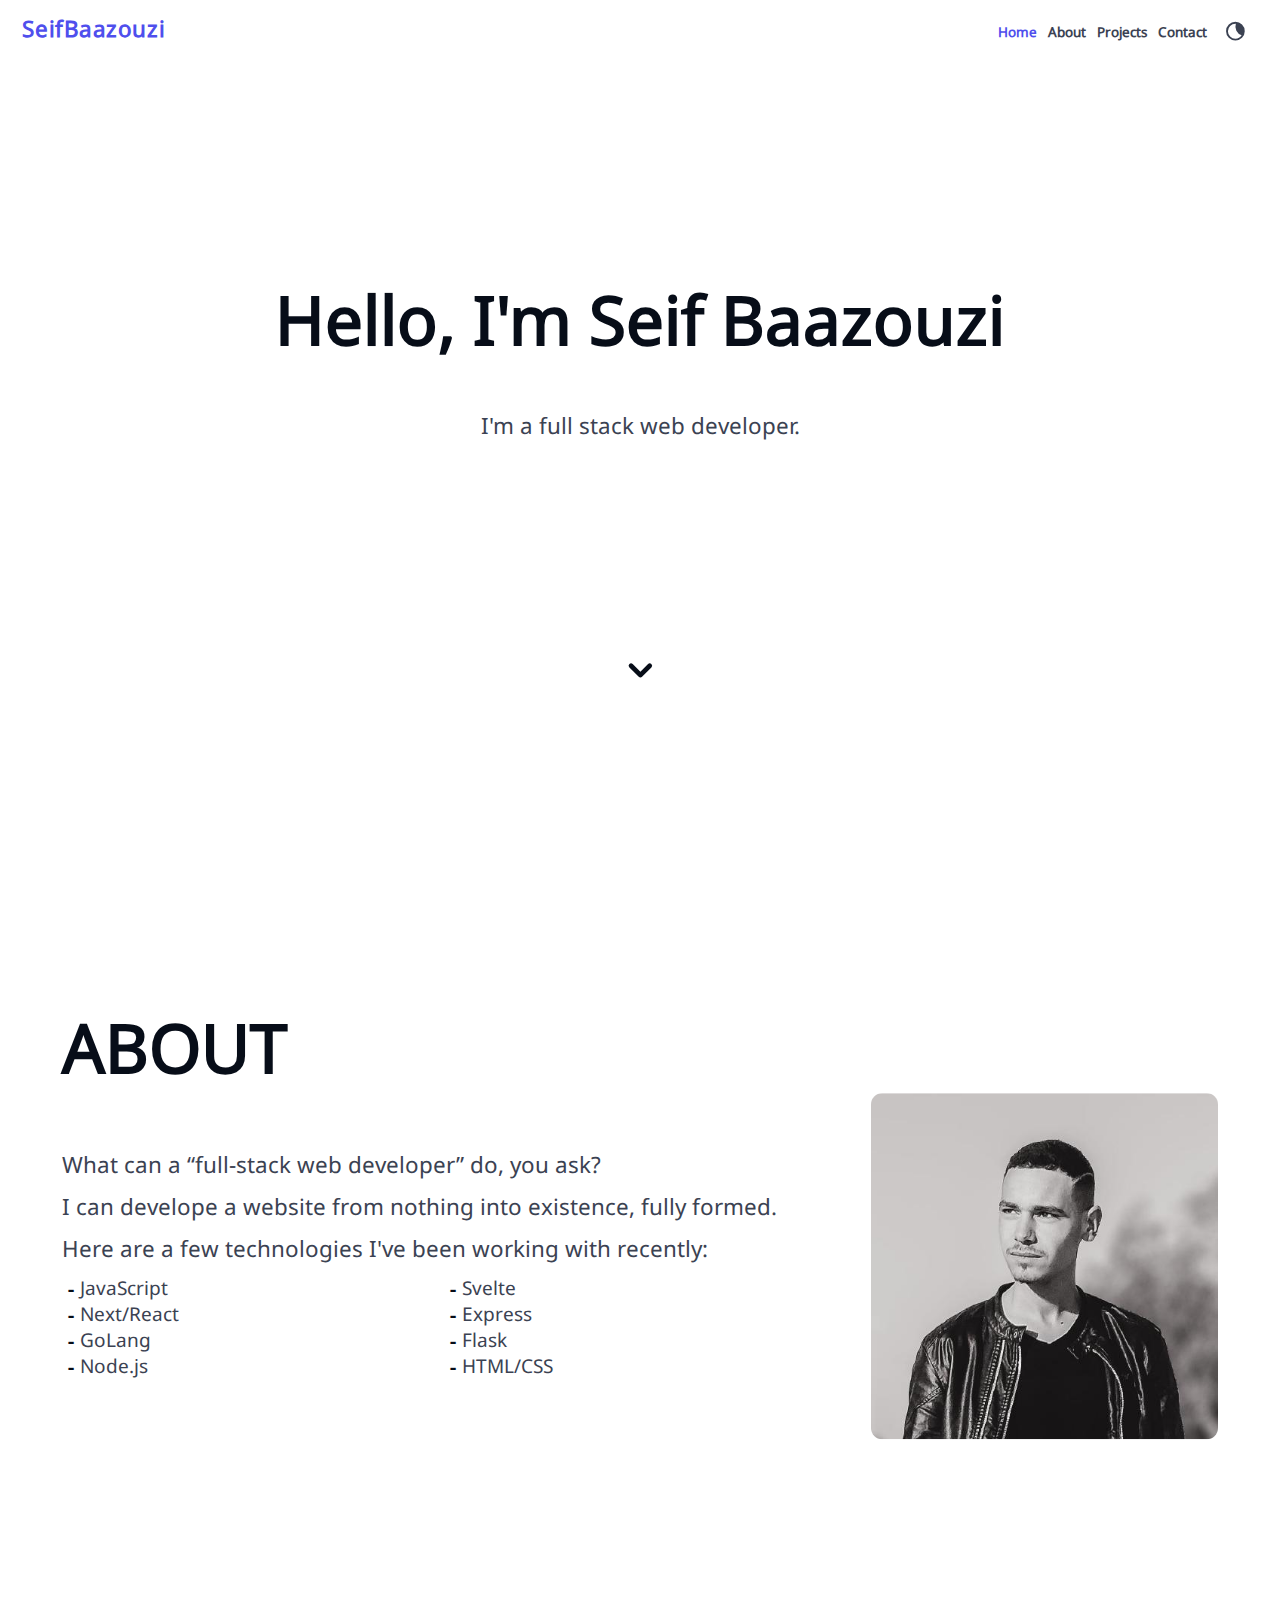
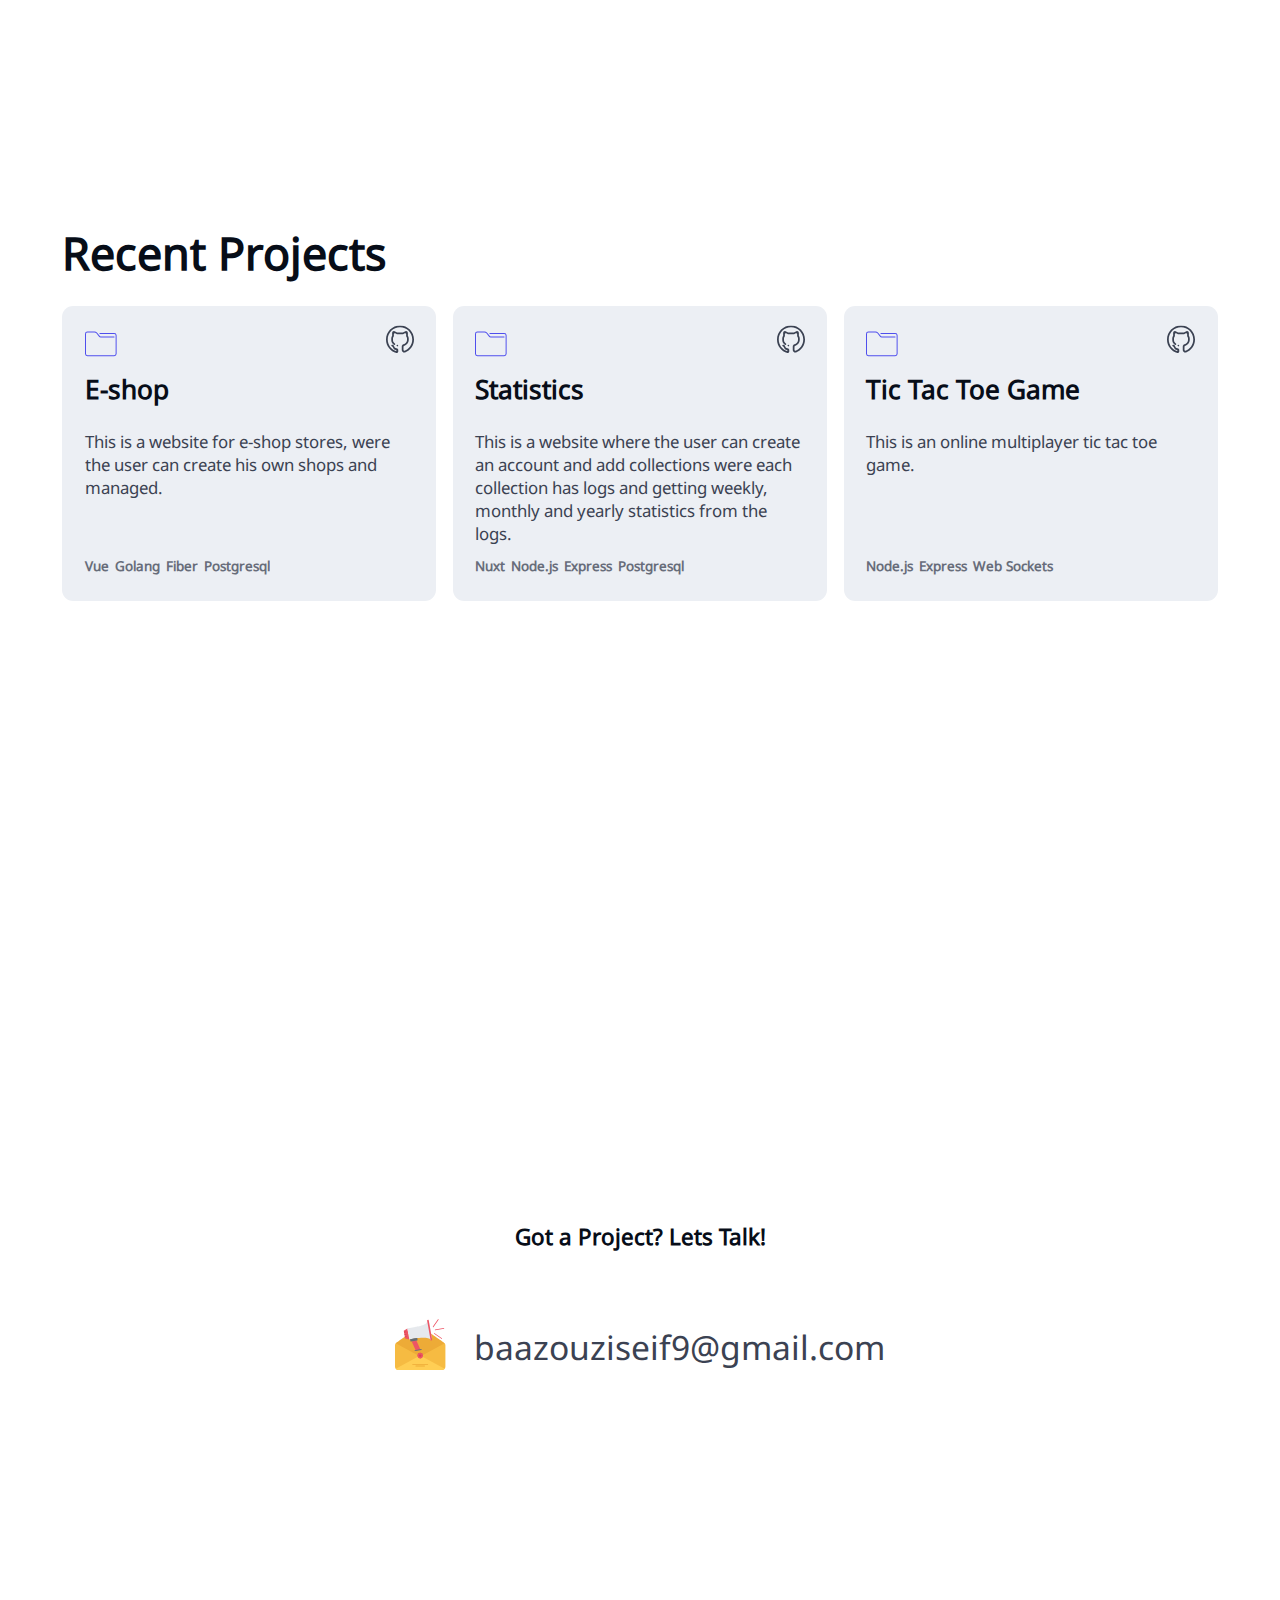
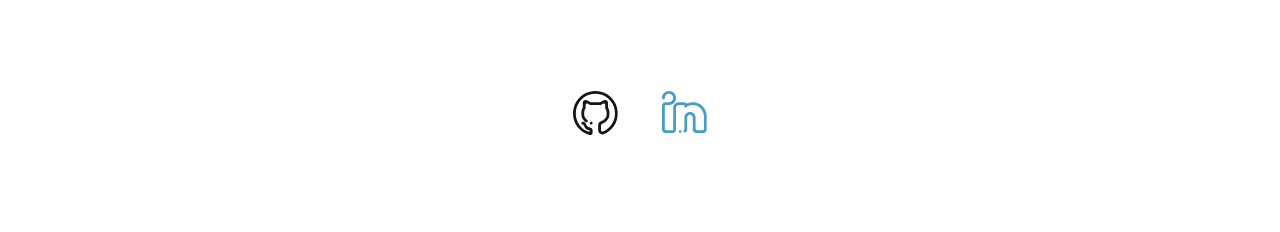
==== commit e4eb4445: "add tic-tac-toe project" ====
--- a/index.html
+++ b/index.html
@@ -100,6 +100,20 @@
           <svg height="2rem" viewbox="0 0 512 512"><use href="#github" /></svg>
         </a>
       </div>
+
+      <div class="card">
+        <svg class="icon" viewbox="0 0 68 62"><use href="#project" /></svg>
+        <h3>Tic Tac Toe Game</h3>
+        <p>This is an online multiplayer tic tac toe game.</p>
+        <div class="technologies">
+          <span>Node.js</span>
+          <span>Express</span>
+          <span>Web Sockets</span>
+        </div>
+        <a class="link" target="_blank" href="https://github.com/seif-baazouzi/tic-tac-toe">
+          <svg height="2rem" viewbox="0 0 512 512"><use href="#github" /></svg>
+        </a>
+      </div>
     </div>
   </section>
 
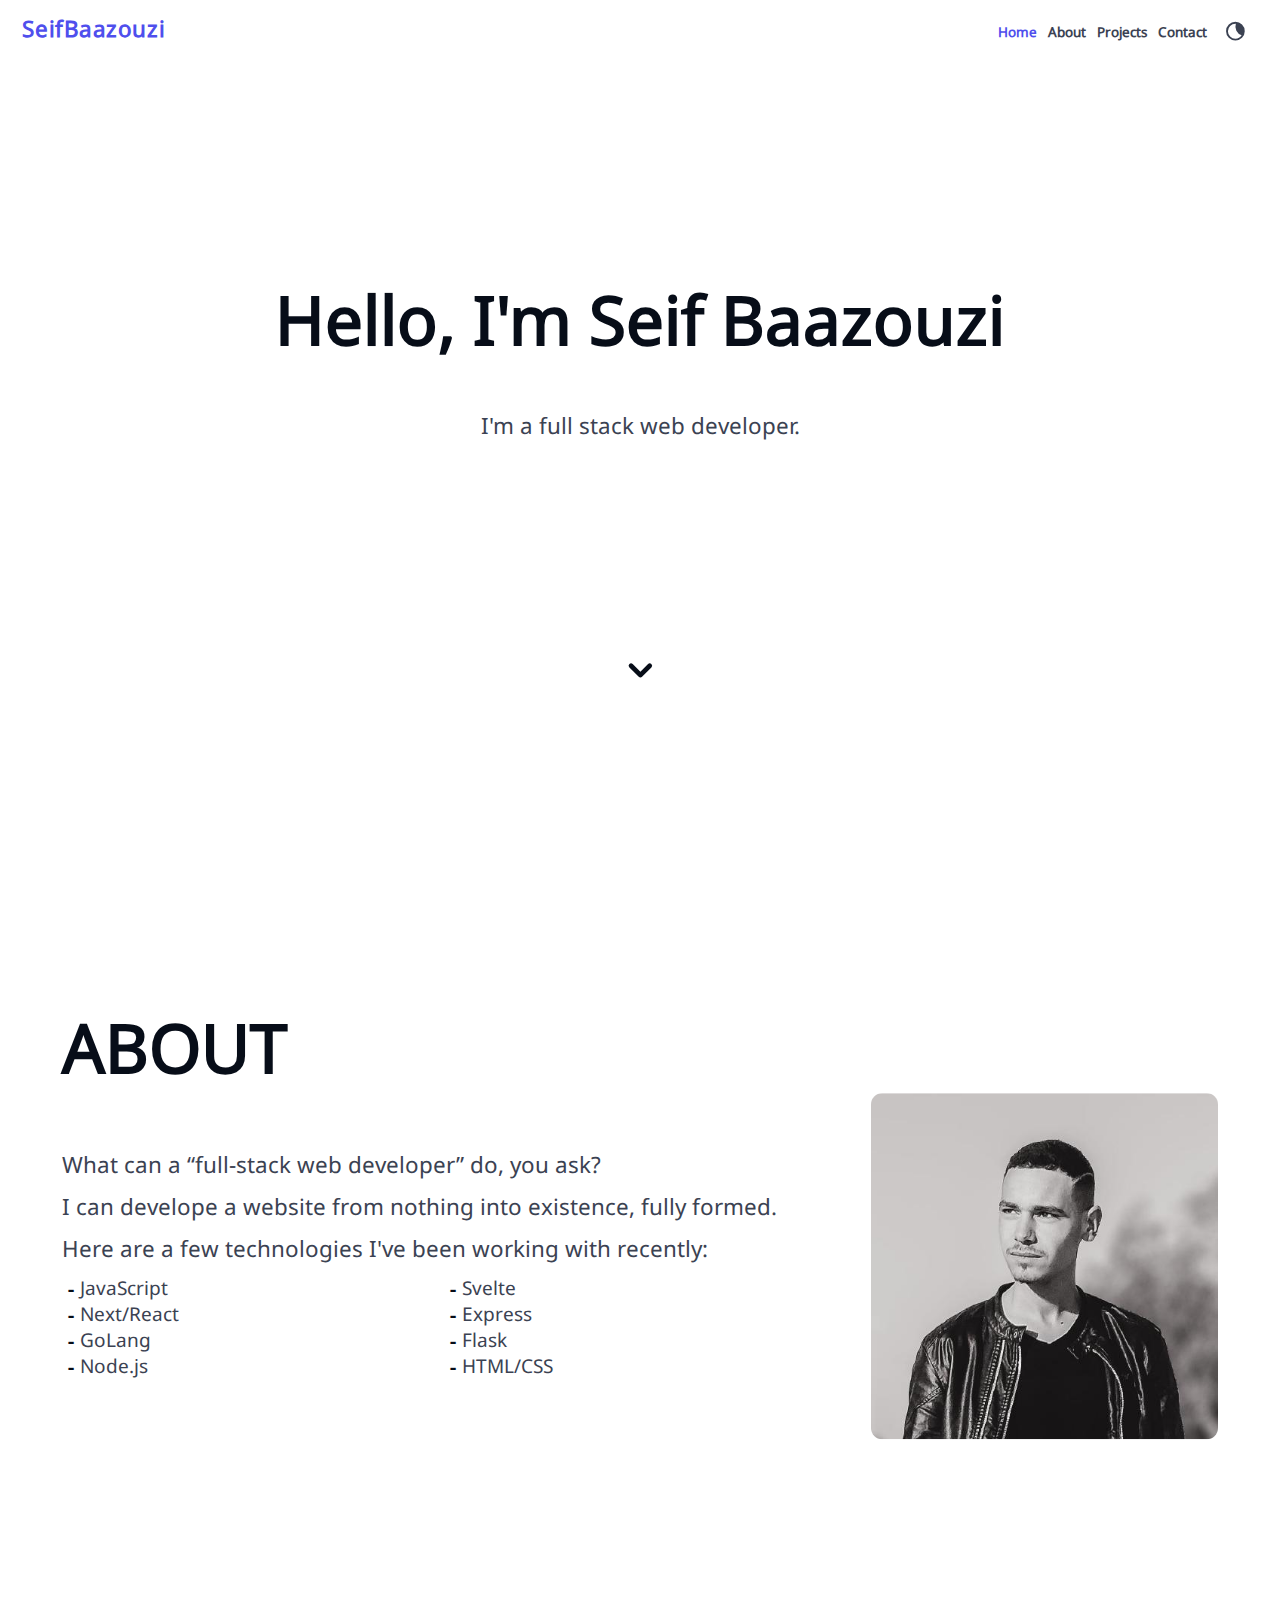
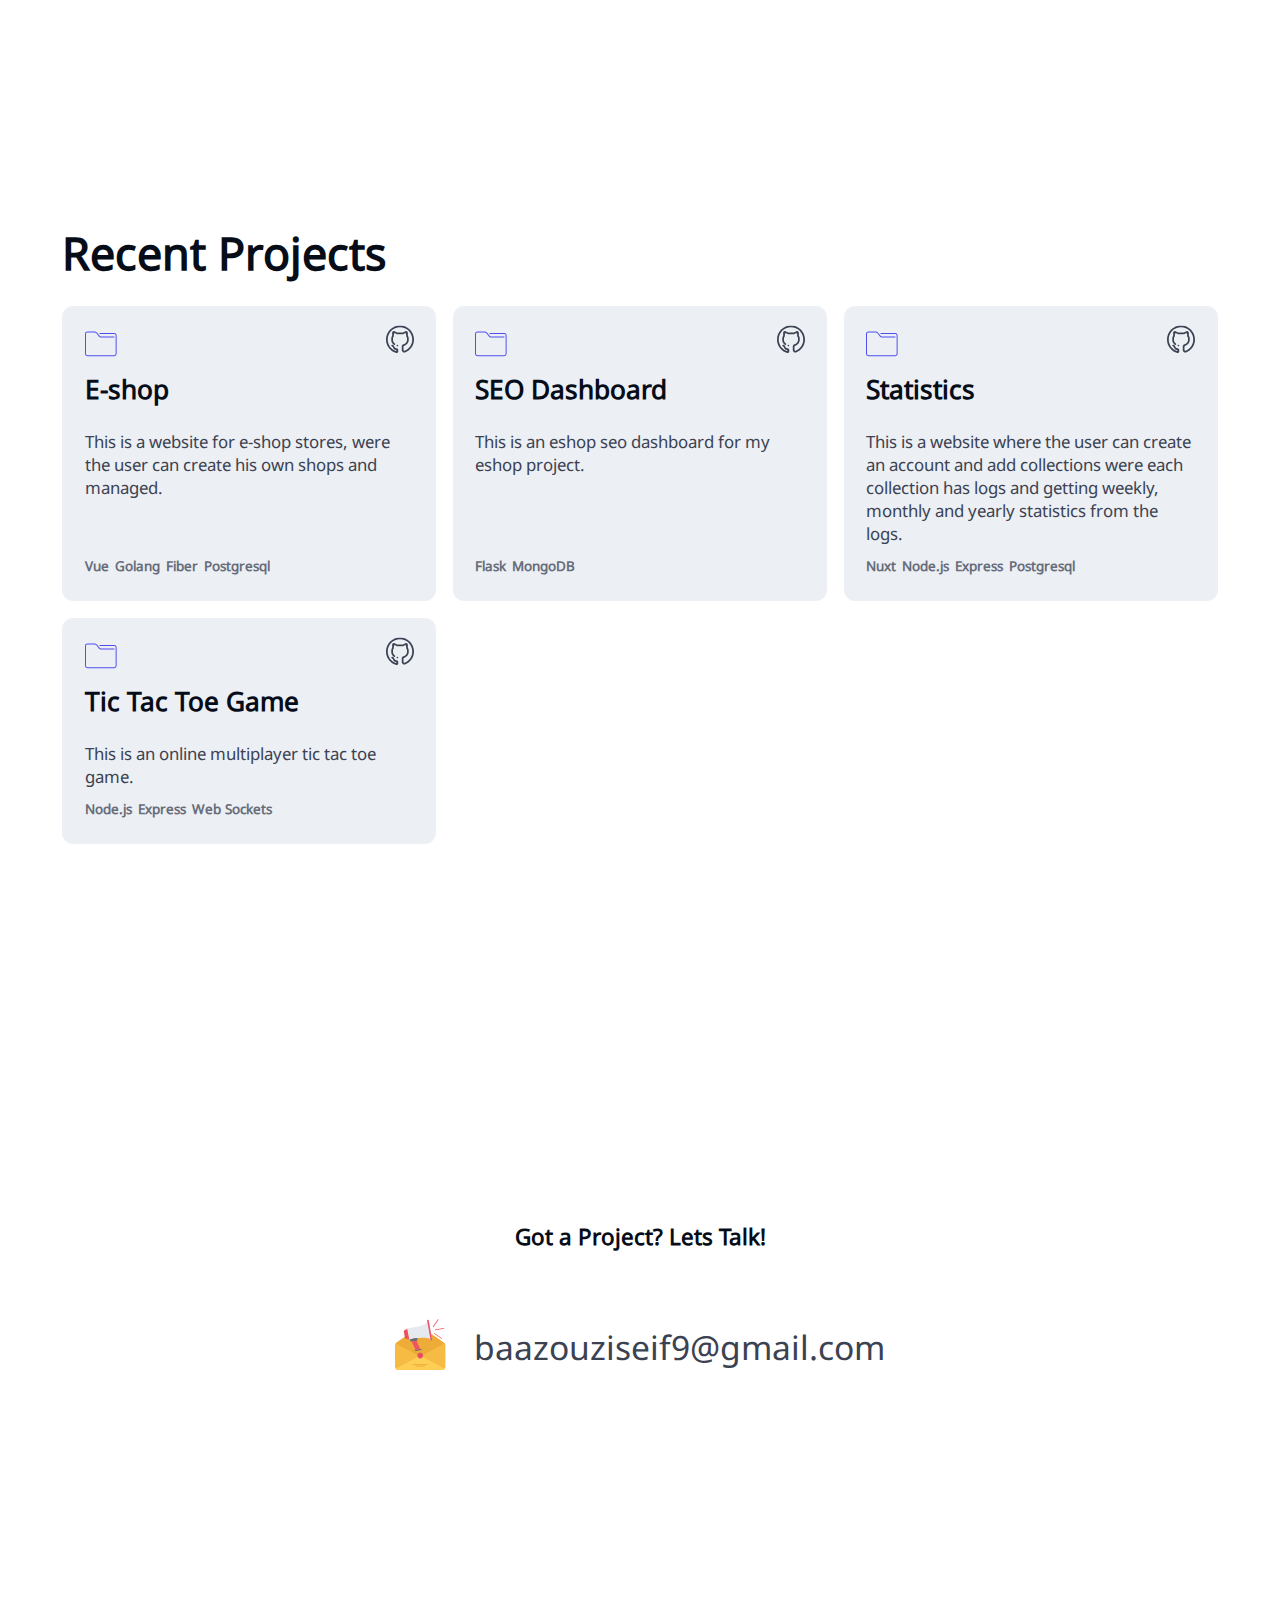
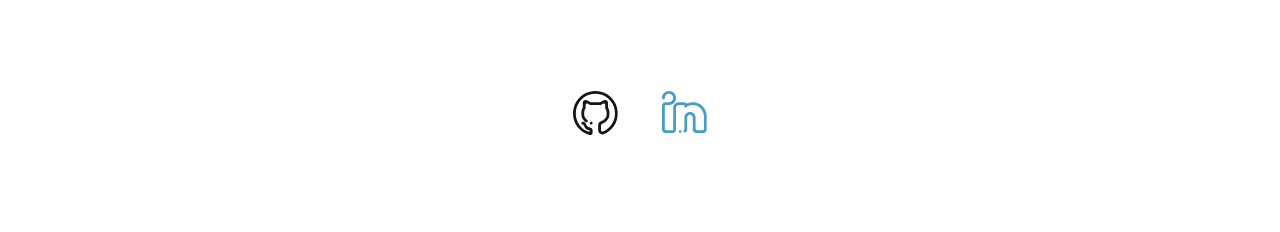
==== commit 16a2d367: "add seo dashboard project" ====
--- a/index.html
+++ b/index.html
@@ -88,6 +88,19 @@
 
       <div class="card">
         <svg class="icon" viewbox="0 0 68 62"><use href="#project" /></svg>
+        <h3>SEO Dashboard</h3>
+        <p>This is an eshop seo dashboard for my eshop project.</p>
+        <div class="technologies">
+          <span>Flask</span>
+          <span>MongoDB</span>
+        </div>
+        <a class="link" target="_blank" href="https://github.com/seif-baazouzi/eshop-seo-dashboard">
+          <svg height="2rem" viewbox="0 0 512 512"><use href="#github" /></svg>
+        </a>
+      </div>
+
+      <div class="card">
+        <svg class="icon" viewbox="0 0 68 62"><use href="#project" /></svg>
         <h3>Statistics</h3>
         <p>This is a website where the user can create an account and add collections were each collection has logs and getting weekly, monthly and yearly statistics from the logs.</p>
         <div class="technologies">
